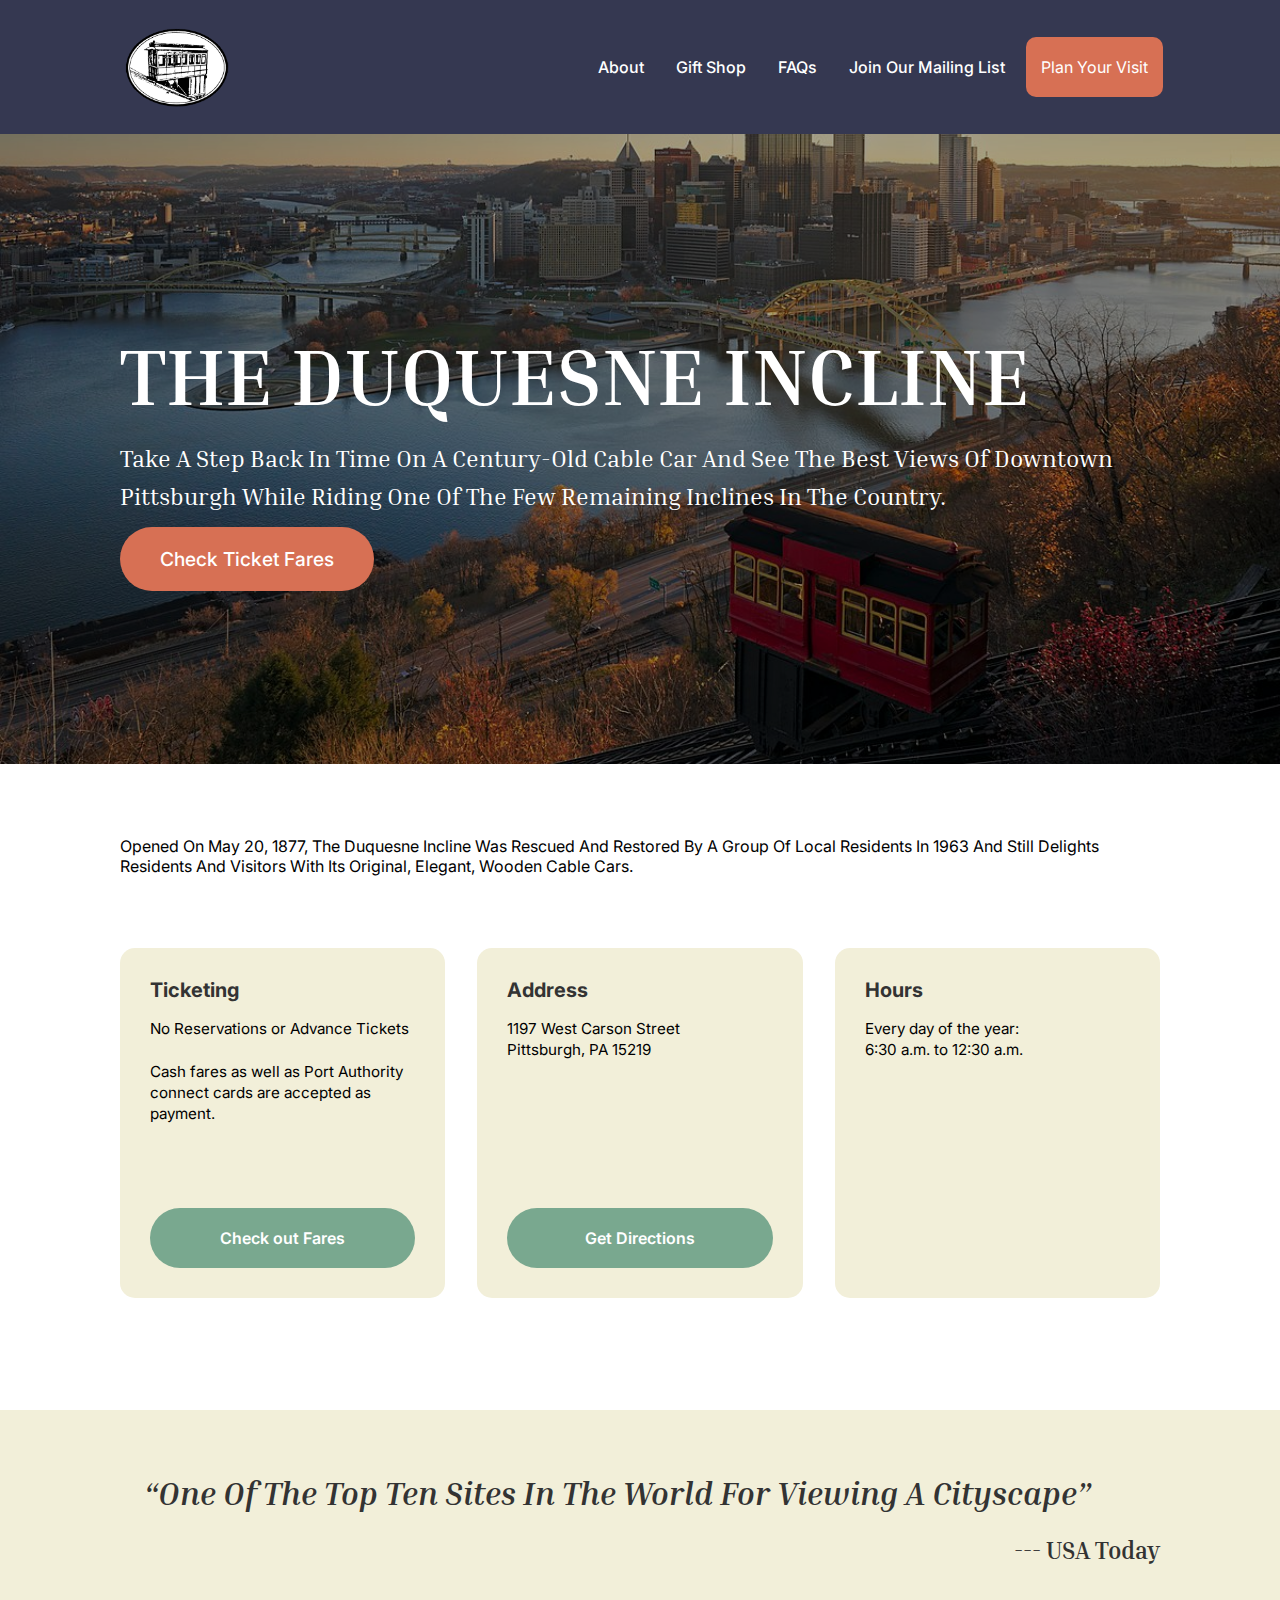
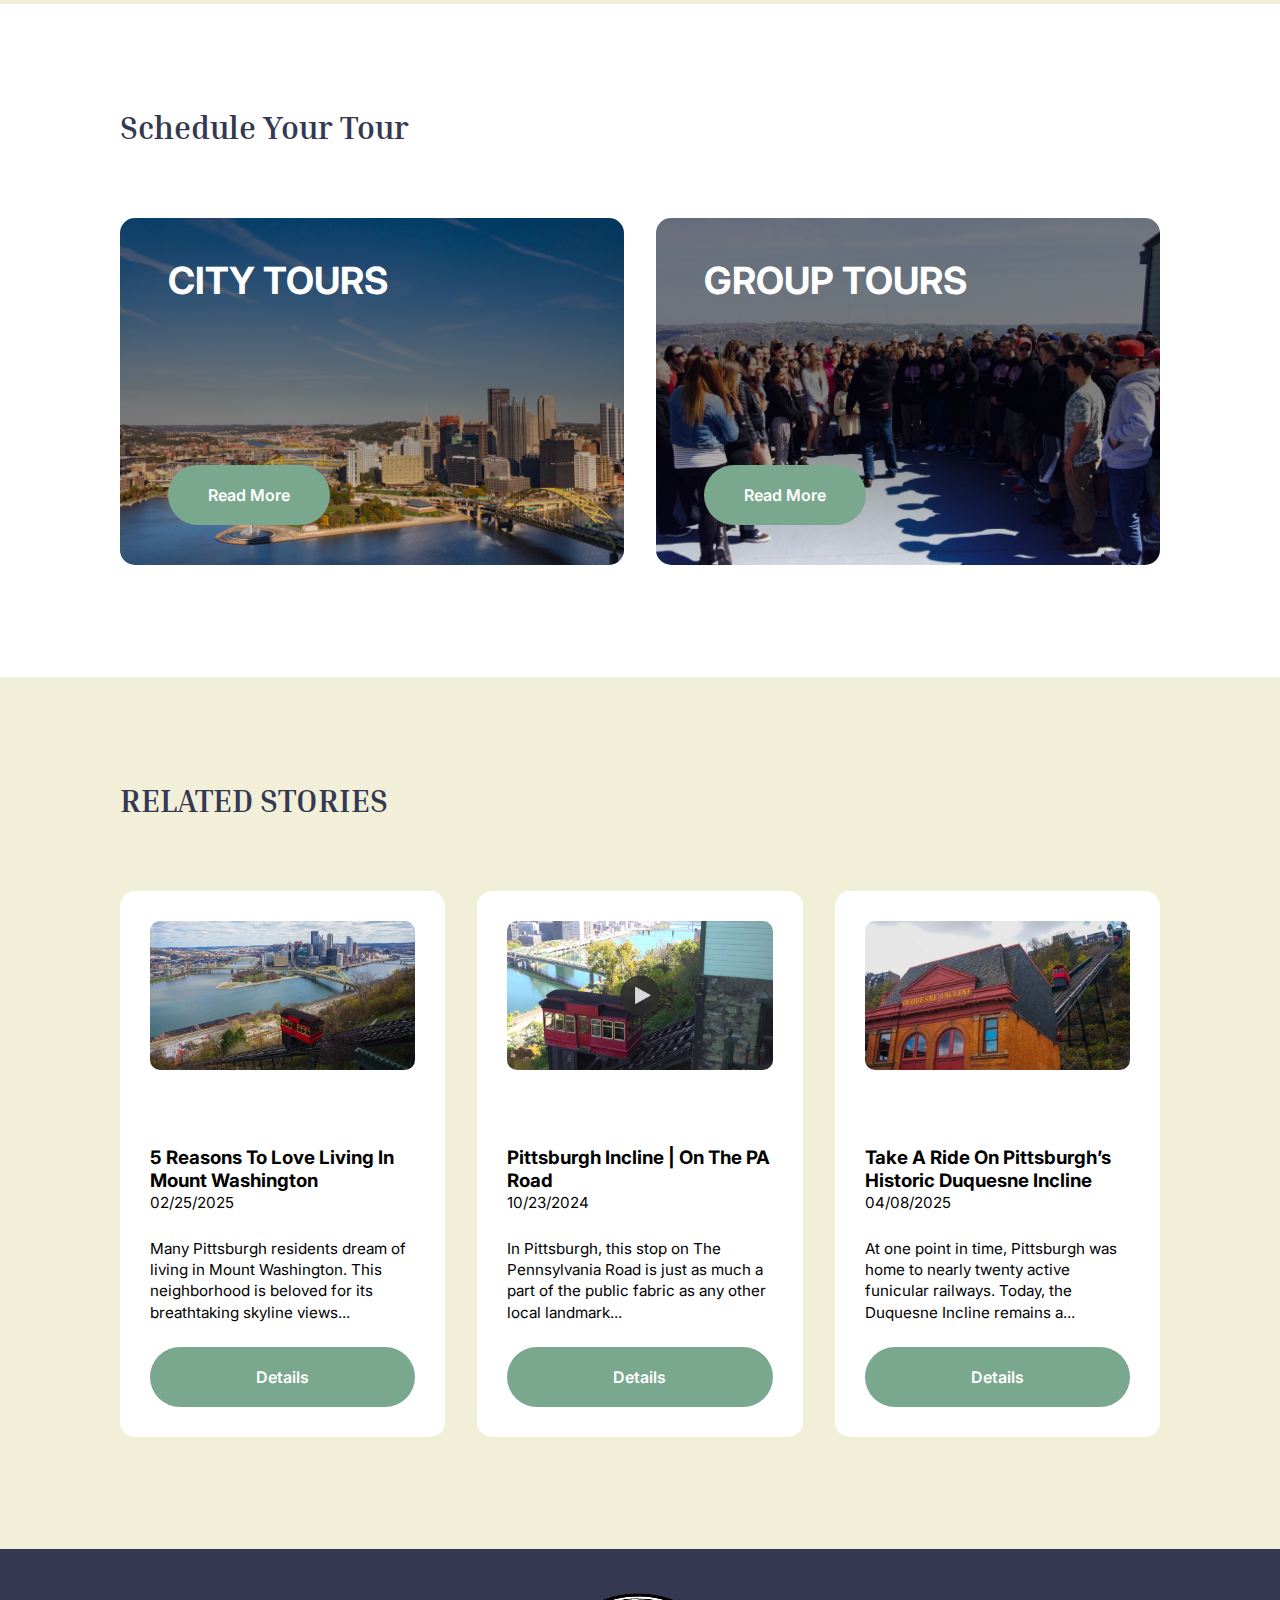
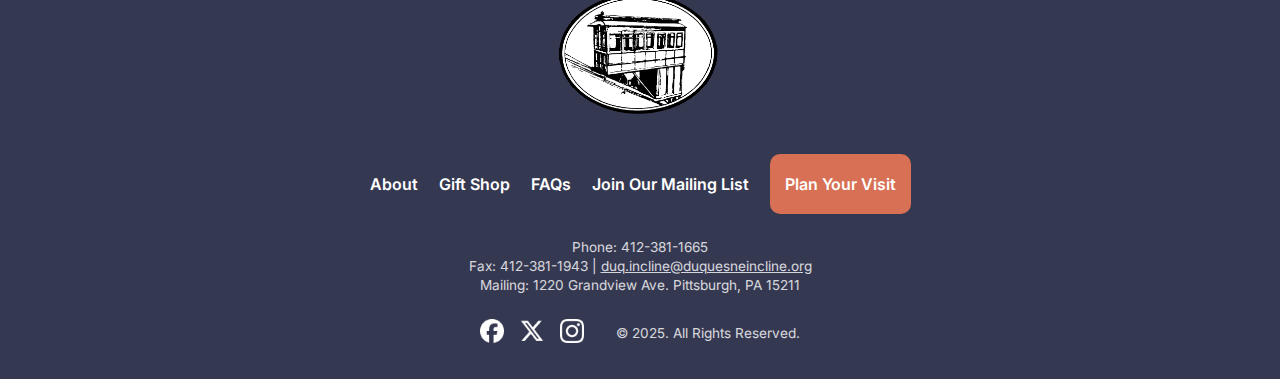
==== index.html @ 74aa6f3d "homepage" ====
<!DOCTYPE html>
<html lang="en">
<head>
    <meta charset="UTF-8">
    <meta name="viewport" content="width=device-width, initial-scale=1.0">
    <title>Dequesned Incline Memorandum</title>
    <meta name="author" content="Your name">
    <meta name="keywords" content="Carnegie Mellon University, Information Systems">
    <meta name="description" content="Your name professional website">
    <!-- link css -->
    <link rel="stylesheet" href="./static/css/style.css">
    <link rel="stylesheet" href="./static/css/home.css">
    <!-- link javascript -->
    <script src="./static/script.js" defer></script>
    <!-- google font  -->
    <link rel="preconnect" href="https://fonts.googleapis.com">
    <link rel="preconnect" href="https://fonts.gstatic.com" crossorigin>
    <link href="https://fonts.googleapis.com/css2?family=Inria+Serif:ital,wght@0,300;0,400;0,700;1,300;1,400;1,700&family=Inter:ital,opsz,wght@0,14..32,100..900;1,14..32,100..900&display=swap" rel="stylesheet">
</head>
    <body>
        <header>
            <nav class = 'navbar'>
                <a href="#">
                    <img class = 'logo' src="./static/images/logo.png" alt="Dequesned Incline logo" width = '123px' height = '88px'>
                </a>
                <div class = 'full-container dark-blue'>
                    <div class = 'all-nav-links'>
                    <ul class="nav-links">
                        <li><a href="./views/about.html">About</a></li>
                        <li><a href="#">Gift Shop</a></li>
                        <li><a href="#">FAQs</a></li>
                        <li><a href="#">Join Our Mailing List</a></li>
                    </ul>

                    <a href="./views/visit.html" class="primary-button">Plan Your Visit</a>
                    </div>
                </div>
            </nav>

            <div class="hero">
                <div class="hero-content">
                  <h1 class="hero-title inria-serif-bold">THE DUQUESNE INCLINE</h1>
                  <p class="hero-subtitle inria-serif-regular">
                    Take A Step Back In Time On A Century-Old Cable Car And See The Best Views
                    Of Downtown Pittsburgh While Riding One Of The Few Remaining Inclines
                    In The Country.
                  </p>
                  <a href="#" class="cta-btn">Check Ticket Fares</a>
                </div>
            </div>
            
            
        </header>

        <div class = "main">
            <div class = "section-background white-background">
            <p class="info-text">
Opened On May 20, 1877, The Duquesne Incline Was Rescued And Restored
By A Group Of Local Residents In 1963 And Still Delights Residents
And Visitors With Its Original, Elegant, Wooden Cable Cars.
            </p>
            
            <div class="content">
                <!-- Ticketing Card -->
                <div class="info-card yellow-background  padding-30px">
                    <div class="info-card-content">
                        <h2>Ticketing</h2>
                        <p>
                            No Reservations or Advance Tickets<br /><br />
                            Cash fares as well as Port Authority connect cards are accepted as payment.
                        </p>
                    </div>
                  <a href="#" class="card-btn stretch">Check out Fares</a>
                </div>
            
                <!-- Address Card -->
                <div class="info-card yellow-background  padding-30px">
                    <div class="info-card-content">
                        <h2>Address</h2>
                        <p>1197 West Carson Street<br />Pittsburgh, PA 15219</p>
                    </div>
                  <a href="#" class="card-btn stretch">Get Directions</a>
                </div>
            
                <!-- Hours Card -->
                <div class="info-card yellow-background padding-30px">
                    <div class="info-card-content">
                        <h2>Hours</h2>
                        <p>Every day of the year:<br />6:30 a.m. to 12:30 a.m.</p>
                    </div>
                </div>
            </div>
            </div>
            <div class = "section-background yellow-background">
                    <div class="quote-content">
                    <p class="quote-text inria-serif-bold">
                        “One Of The Top Ten Sites In The World For Viewing A Cityscape”
                    </p>
                    <p class="quote-author inria-serif-regular">--- USA Today</p>
                    </div>

            </div>
            <div class = "section-background white-background">
                <div id="tour-section">
                    <h2 class = "section-title">Schedule Your Tour</h2>
                
                    <div class="content">
                    <!-- City Tours Card -->
                    <div class="image-card city-tours">
                        
                        <h3>CITY TOURS</h3>
                        <a href="#" class="card-btn">Read More</a>
                        
                    </div>
                
                    <!-- Group Tours Card -->
                    <div class="image-card group-tours">
                        
                        <h3>GROUP TOURS</h3>
                        <a href="#" class="card-btn">Read More</a>
                        
                    </div>
                    </div>
                </div>

            </div>
            <div class = "section-background yellow-background">
                <h2 class="section-title">RELATED STORIES</h2>
                <div class="content">
                    <!-- Card 1 -->
                    <div class="info-card white-background padding-30px">
                    <img src="./static/images/articles/1.png" alt="Mount Washington" />
                    <div class="info-card-content">
                        <h3>5 Reasons To Love Living In Mount Washington</h3>
                        <p>02/25/2025</p>
                        <p>
                        Many Pittsburgh residents dream of living in Mount Washington.
                        This neighborhood is beloved for its breathtaking skyline views...
                        </p>
                        <a target="_blank" href="https://www.discovertheburgh.com/living-in-mount-washington/" class="card-btn">Details</a>
                    </div>
                    </div>

                    <!-- Card 2 -->
                    <div class="info-card white-background padding-30px">
                    <img src="./static/images/articles/2.png" alt="Pittsburgh Incline on the PA Road" />
                    <div class="info-card-content">
                        <h3>Pittsburgh Incline | On The PA Road</h3>
                        <p>10/23/2024</p>
                        <p>
                        In Pittsburgh, this stop on The Pennsylvania Road is just as much
                        a part of the public fabric as any other local landmark...
                        </p>
                        <a target="_blank" href="https://www.wnep.com/article/entertainment/places/on-the-pa-road/pittsburgh-incline-on-the-pa-road/523-357442ad-fa65-4c42-bfb9-d0fb9aa910be" class="card-btn">Details</a>
                    </div>
                    </div>

                    <!-- Card 3 -->
                    <div class="info-card white-background padding-30px">
                    <img src="./static/images/articles/3.png" alt="Historic Duquesne Incline" />
                    <div class="info-card-content">
                        <h3>Take A Ride On Pittsburgh’s Historic Duquesne Incline</h3>
                        <p>04/08/2025</p>
                        <p>
                        At one point in time, Pittsburgh was home to nearly twenty active
                        funicular railways. Today, the Duquesne Incline remains a...
                        </p>
                        <a target="_blank" href="https://www.discovertheburgh.com/duquesne-incline/" class="card-btn">Details</a>
                    </div>
                    </div>
                </div>
            </div>
            

        </div>
        
        <footer class="site-footer">
            <div class="footer-top">
              <!-- Logo -->
              <div class="footer-logo">
                <img class = 'logo' src="./static/images/logo.png" alt="Dequesned Incline logo" width = '123px' height = '88px'>
              </div>
          
              <!-- Navigation Links -->
              <ul class="footer-nav">
                <li><a href="#">About</a></li>
                <li><a href="#">Gift Shop</a></li>
                <li><a href="#">FAQs</a></li>
                <li><a href="#">Join Our Mailing List</a></li>
                <li><a href="#" class="primary-button">Plan Your Visit</a></li>
              </ul>
            </div>
          
            <div class="footer-contact">
              <p>Phone: 412-381-1665</p>
              <p>Fax: 412-381-1943 | <a href="mailto:duq.incline@duquesneincline.org">duq.incline@duquesneincline.org</a></p>
              <p>Mailing: 1220 Grandview Ave. Pittsburgh, PA 15211</p>
            </div>
          
            <!-- Social Icons & Copyright -->
            <div class="footer-bottom">
              <ul class="footer-social">
                <li><a href="#"><img src="static/images/socialmedia/facebook.png" alt="Facebook" /></a></li>
                <li><a href="#"><img src="static/images/socialmedia/x.png" alt="X" /></a></li>
                <li><a href="#"><img src="static/images/socialmedia/ins.png" alt="Instagram" /></a></li>
              </ul>
          
              <p class="copyright">
                &copy; 2025. All Rights Reserved.
              </p>
            </div>
        </footer>
        
    </body>
</html>
---- static/css/style.css ----
:root {
    --dark-blue: #353851;
    --primary-color: #D77054;
    --secondary-color: #79A88F;
    --primary-background: #FFFFFF;
    --secondary-background: #F2EFD9;
}

* {
    margin: 0;
    padding: 0;
    box-sizing: border-box;
    font-family: "Inter", sans-serif;
}

* {
    margin: 0;
    padding: 0;
    box-sizing: border-box;
}
body {
    font-family: Arial, sans-serif;
}

.white-background {
    background: var(--primary-background);
}

.yellow-background {
    background-color: var(--secondary-background);
}

.section-title {
    font-size: 2rem;
    font-family: "Inria Serif", serif;
    font-weight: 700;
    font-style: normal;
    color: var(--dark-blue);
    max-width: 1272px;
    margin: 0 auto;
    margin-bottom: 2rem;
    margin-top: 4rem;
}

.section-background{
    padding: 2.5rem 120px;;
}

.dark-blue {
    background: var(--dark-blue);
}

.navbar {
    background: var(--dark-blue);
    display: flex;
    align-items: center;
    justify-content: space-between;
    padding: 21px 117px;
}

.nav-links {
    list-style: none;
    display: flex;
    gap: 2rem;  
}

.nav-links a {
    color: #ffffff;
    text-decoration: none;
    font-weight: 500;
}
.nav-links a:hover {
  color: #f0ab7c;
}

.all-nav-links {
    display: flex;
    align-items: center;
    gap: 21px;
}

.primary-button {
    border-radius: 10px;
    background: #D77054;
    display: flex;
    padding: 20px 15px;
    justify-content: center;
    align-items: center;
    gap: 10px;
    color: var(--primary-background);
    text-decoration: none;
}

.primary-button:hover {
    background-color: #d4491f;
}

/* /////////////////// hero ///////////////////// */

.hero {
    position: relative;
    height: 70vh;
    background: url('../images/home-hero1.jpg') no-repeat center center/cover;
    display: flex;
    align-items: center;
    justify-content: left;
    padding: 0 120px;
    margin-bottom: 2rem;
}
  
.hero::before {
    content: "";
    position: absolute;
    inset: 0;
    background-color: rgba(0, 0, 0, 0.35);
}
  
  /* Hero Content */
.hero-content {
    position: relative; /* so it sits above the overlay */
    max-width: 1272px;
    text-align: left;
    color: #fff;
    margin: 0 auto;
}
  
.hero-title {
    font-size: 5rem;
    margin-bottom: 1rem;
    text-transform: uppercase;
    width: 100%;
}
  
.hero-subtitle {
    font-size: 1.5rem;
    line-height: 1.6;
    margin-bottom: 2rem;
    width: 100%;
    font-weight: 100;
}
  
.cta-btn {
    border-radius: 100px;
    background: #D77054;
    padding: 20px 40px;
    text-decoration: none;
    font-weight: 500;
    color: #fff;
    font-size: 1.2rem;
    width: 425px;
    height: 84px;
}
  
.cta-btn:hover {
    background-color: #d4491f;
}


  
/* ////////// footer ///////// */

.site-footer {
background: var(--dark-blue);
  color: #fff;
  padding: 2rem;
  text-align: center;
  font-family: Arial, sans-serif;
}

/* Top Section: Logo + Nav */
.footer-top {
  display: flex;
  flex-direction: column;
  justify-content: center;
  align-items: center;
  gap: 2rem;
  margin-bottom: 1.5rem;
}

/* Footer Logo */
.footer-logo img {
    width: 191px;
    height: 136.953px;
    aspect-ratio: 191.00/136.95;
}

/* Footer Navigation */
.footer-nav {
    list-style: none;
    display: flex;
    flex-wrap: wrap;
    padding: 0;
    margin: 0;
    align-items: center;
    gap: 21px;
    max-width: 1272px;
}

.footer-nav li a {
  text-decoration: none;
  color: #fff;
  font-weight: 600;
}

.footer-nav li a:hover {
  color: #f05a28;
}

.footer-contact {
  margin-bottom: 1.5rem;
  font-size: 0.9rem;
  line-height: 1.4;
}

.footer-contact a {
  color: #fff;
  text-decoration: underline;
}
.footer-contact a:hover {
  color: #f05a28;
}

.footer-bottom {
  display: flex;
  flex-wrap: wrap;
  justify-content: center;
  align-items: center;
  gap: 2rem;
}

.footer-social {
  list-style: none;
  display: flex;
  gap: 1rem;
  padding: 0;
  margin: 0;
}

.footer-social li a img {
  width: 24px; 
  height: auto;
}

.footer-social li a img:hover {
  opacity: 0.8;
}

footer p {
  margin: 0;
  font-size: 0.85rem;
  opacity: 0.8;
}


/* //////////////////// fonts //////////////////// */

.inria-serif-light {
  font-family: "Inria Serif", serif;
  font-weight: 300;
  font-style: normal;
}

.inria-serif-regular {
  font-family: "Inria Serif", serif;
  font-weight: 400;
  font-style: normal;
}

.inria-serif-bold {
  font-family: "Inria Serif", serif;
  font-weight: 700;
  font-style: normal;
}

.inria-serif-light-italic {
  font-family: "Inria Serif", serif;
  font-weight: 300;
  font-style: italic;
}

.inria-serif-regular-italic {
  font-family: "Inria Serif", serif;
  font-weight: 400;
  font-style: italic;
}

.inria-serif-bold-italic {
  font-family: "Inria Serif", serif;
  font-weight: 700;
  font-style: italic;
}
---- static/css/home.css ----
:root {
    --dark-blue: #353851;
    --primary-color: #D77054;
    --secondary-color: #79A88F;
    --primary-background: #FFFFFF;
    --secondary-background: #F2EFD9;
}

/* ////////////////// info first /////////////////////// */

.info-text {
  margin: 0 auto 2rem;
  max-width: 1272px;
}

.content {
  display: flex;
  flex-wrap: wrap; 
  justify-content: center;
  gap: 2rem; 
  margin-bottom: 120px;
  margin: 72px auto;
  max-width: 1272px;
}

/* Individual Card */
.info-card {
    border-radius: 15px;
    display: flex;
    gap: 60px;
    flex: 1 0 0;
    align-self: stretch;
    display: flex;
    padding: 30px;
    flex-direction: column;
    justify-content: space-between;
    align-items: flex-start;
}

.padding-30px{
    padding: 30px;
}

.padding-40px{
    padding: 40px;
}

.info-card img {
    width: 100%;
    height: 80%;
    display: block;
    object-fit: cover;
    margin-bottom: 1rem;
    border-radius: 10px;
}

.info-card-content {
    display: flex;
    flex-direction: column;
    justify-content: space-between;
}

/* Card Headings */
.info-card h2 {
  margin-bottom: 1rem;
  max-width: 1272px;
  font-size: 1.25rem;
  color: #333;
  text-align: left;
}

/* Card Text */
.info-card p {
  margin-bottom: 1.5rem;
  line-height: 1.4;
  font-size: 0.95rem;
}

/* Card Button */
.card-btn {
    display: flex;
    padding: 20px 40px;;
    justify-content: center;
    align-items: center;
    gap: 10px;
    background-color: var(--secondary-color);
    color: #fff;
    text-decoration: none;
    border-radius: 100px;
    font-weight: 600;
    font-size: 1rem;
}

.card-btn:hover {
  background-color: #748a5b;
}
  
.stretch{
    align-self: stretch;
}


/* ///////////////////// quote //////////////////////// */


  
.quote-content {
    display: flex;
    flex-direction: column;
    justify-content: space-between;
    margin: 0 auto; 
    max-width: 1272px;
    align-items: center;
  }
  
  /* Quote Text */
  .quote-text {
    font-size: 2rem;
    font-style: italic;
    color: #333;
    margin: 24px;
    align-self: stretch;
  }
  
  /* Author */
  .quote-author {
    font-size: 1.5rem;
    color: #333;
    margin: 0;
    font-weight: bold;
    align-self: stretch;
    text-align: right;
  }

/* ///////////////////// schedule tour //////////////////////// */


/* Individual Card */
.image-card {
    display: flex;
    height: 347px;
    padding: 2.5rem 3rem;
    flex-direction: column;
    justify-content: space-between;
    align-items: flex-start;
    flex: 1 0 0;
    border-radius: 15px;
    color: white;
    font-size: 2rem;
    text-transform: capitalize;
    font-weight: 100;
}

.city-tours {
    background: linear-gradient(0deg, rgba(0, 0, 0, 0.00) 0%, rgba(0, 0, 0, 0.50) 50.41%), url('../images/city-tour.jpeg') lightgray 50% / cover no-repeat;
}

.group-tours {
    background: linear-gradient(0deg, rgba(0, 0, 0, 0.00) 0%, rgba(0, 0, 0, 0.50) 50.41%), url('../images/group-tours.jpg') lightgray 50% / cover no-repeat;
}

/* Card Content Overlay */
.image-card-content {
  position: absolute;
  bottom: 0;
  left: 0;
  width: 100%;
  height: 100%;
  color: #fff;
  padding: 1rem;
  box-sizing: border-box;
}

/* Card Title */
.image-card-content h3 {
  margin: 0 0 0.5rem 0;
  font-weight: 300;
  font-size: 2rem;
  text-transform: uppercase;
}
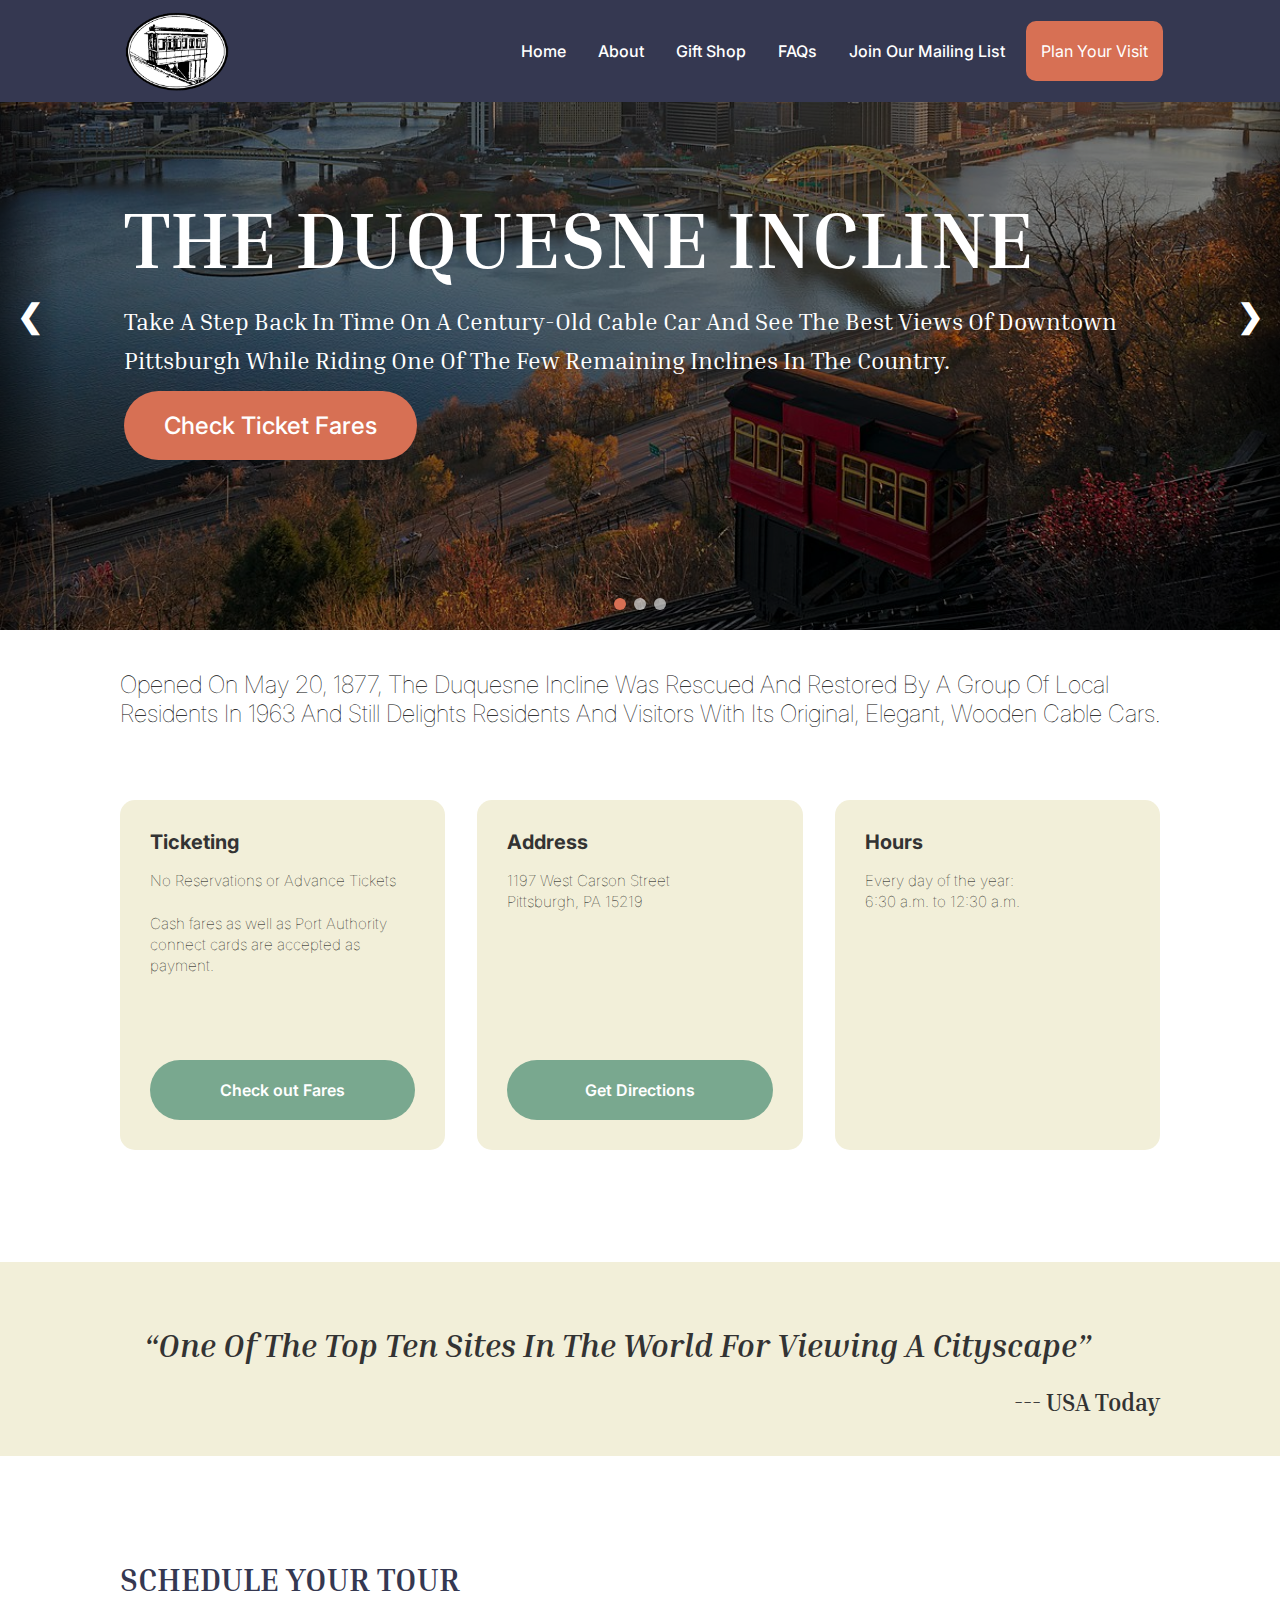
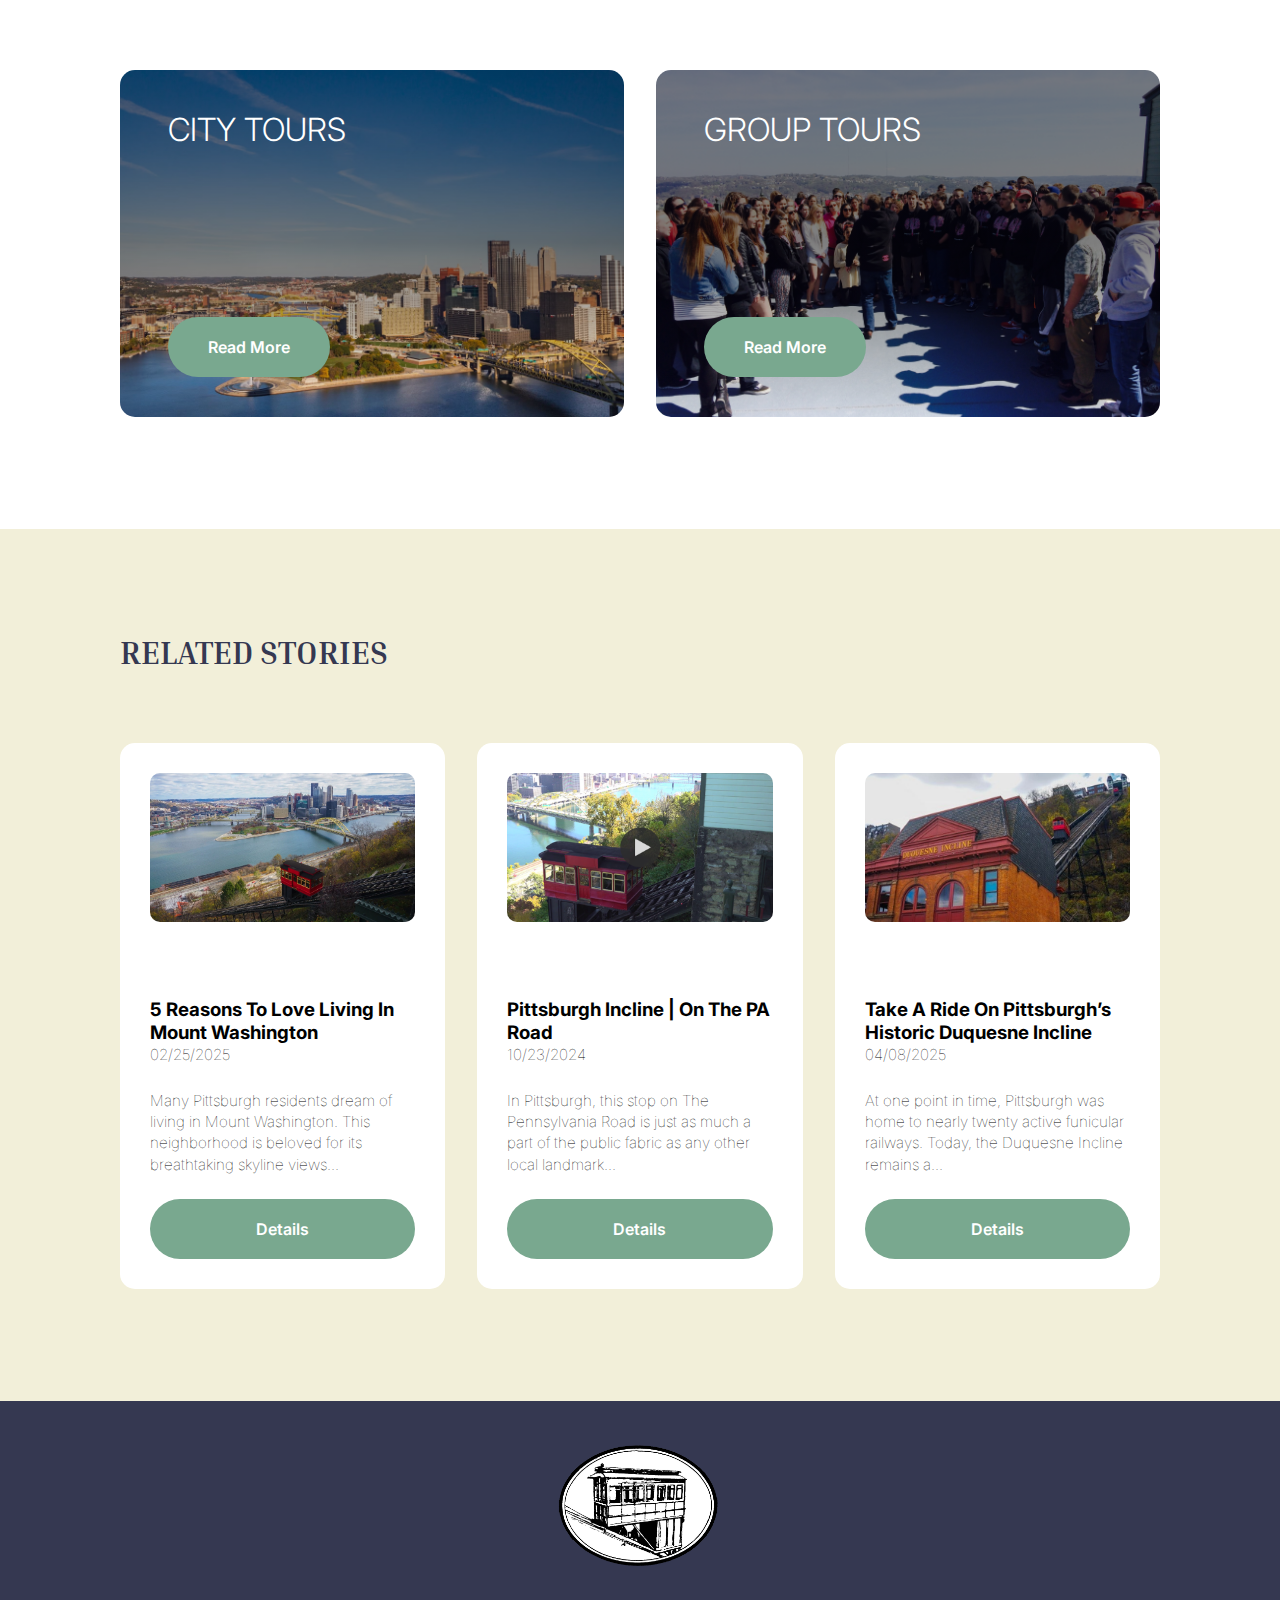
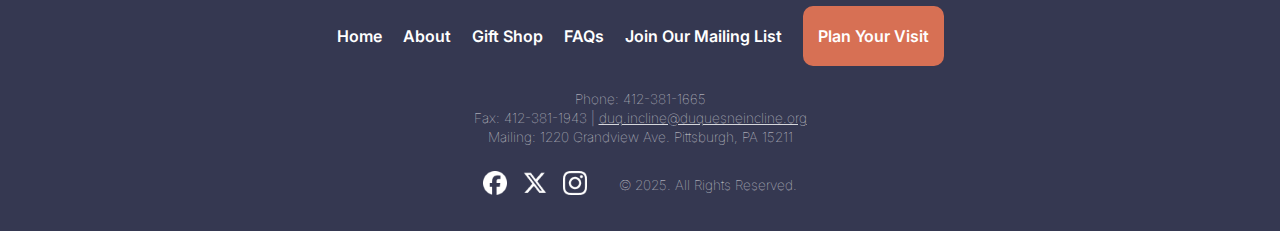
==== commit 6f65ce67: "new changes" ====
--- a/index.html
+++ b/index.html
@@ -12,47 +12,83 @@
     <link rel="stylesheet" href="./static/css/home.css">
     <!-- link javascript -->
     <script src="./static/script.js" defer></script>
+    <script src="./static/javascript/carousel.js" defer></script>
+    <!-- connect jquery -->
+    <script src="https://code.jquery.com/jquery-3.7.1.js" 
+            integrity="sha256-eKhayi8LEQwp4NKxN+CfCh+3qOVUtJn3QNZ0TciWLP4=" 
+            crossorigin="anonymous">
+    </script>
     <!-- google font  -->
     <link rel="preconnect" href="https://fonts.googleapis.com">
     <link rel="preconnect" href="https://fonts.gstatic.com" crossorigin>
     <link href="https://fonts.googleapis.com/css2?family=Inria+Serif:ital,wght@0,300;0,400;0,700;1,300;1,400;1,700&family=Inter:ital,opsz,wght@0,14..32,100..900;1,14..32,100..900&display=swap" rel="stylesheet">
 </head>
     <body>
+        <a class="skip-link" href="#main-content">Skip to main content</a>
         <header>
             <nav class = 'navbar'>
-                <a href="#">
-                    <img class = 'logo' src="./static/images/logo.png" alt="Dequesned Incline logo" width = '123px' height = '88px'>
+                <a href="./index.html">
+                    <img class = 'logo' src="./static/images/logo.png" alt="Dequesned Incline logo" width = '123' height = '88'>
                 </a>
                 <div class = 'full-container dark-blue'>
                     <div class = 'all-nav-links'>
-                    <ul class="nav-links">
-                        <li><a href="./views/about.html">About</a></li>
-                        <li><a href="#">Gift Shop</a></li>
-                        <li><a href="#">FAQs</a></li>
-                        <li><a href="#">Join Our Mailing List</a></li>
+                        <ul class="nav-links">
+                            <li><a href="./index.html">Home</a></li>
+                            <li><a href="./views/about.html">About</a></li>
+                            <li><a href="./views/giftshop.html">Gift Shop</a></li>
+                            <li><a href="./views/faqs.html">FAQs</a></li>
+                            <li><a href="./views/mailing.html">Join Our Mailing List</a></li>
+                        </ul>
+                        <div>
+                            <a href="./views/visit.html" class="primary-button" id = 'visit-nav'>Plan Your Visit</a>
+                        </div>
+                    </div>
+                </div>
+                <div id = 'visit-hidden-nav' class = 'hide'>
+                    <ul>
+                        <li><a href="./views/visit/tickets.html">Tickets</a></li>
+                        <li><a href="./views/visit/directions.html">Directions</a></li>
+                        <li><a href="./views/visit/thingstodo.html">Things To Do</a></li>
                     </ul>
-
-                    <a href="./views/visit.html" class="primary-button">Plan Your Visit</a>
-                    </div>
                 </div>
             </nav>
 
-            <div class="hero">
+            <div class="carousel-container">
+                <!-- Background sliding images -->
+                <div class="carousel-inner">
+                  <div class="carousel-slide" id="home-hero1"></div>
+                  <div class="carousel-slide" id="home-hero2"></div>
+                  <div class="carousel-slide" id="home-hero3"></div>
+                </div>
+            
+                <!-- Dot indicators -->
+                <div class="carousel-indicators">
+                  <div class="dot active"></div>
+                  <div class="dot"></div>
+                  <div class="dot"></div>
+                </div>
+            
+                <!-- Left and Right Arrows -->
+                <div class="carousel-arrow carousel-arrow-left">&#10094;</div>
+                <div class="carousel-arrow carousel-arrow-right">&#10095;</div>
+            
+                <!-- Static content overlay -->
                 <div class="hero-content">
                   <h1 class="hero-title inria-serif-bold">THE DUQUESNE INCLINE</h1>
                   <p class="hero-subtitle inria-serif-regular">
                     Take A Step Back In Time On A Century-Old Cable Car And See The Best Views
-                    Of Downtown Pittsburgh While Riding One Of The Few Remaining Inclines
-                    In The Country.
+                    Of Downtown Pittsburgh While Riding One Of The Few Remaining Inclines In The Country.
                   </p>
-                  <a href="#" class="cta-btn">Check Ticket Fares</a>
-                </div>
-            </div>
+                  <div>
+                    <a href="./views/visit/tickets.html" class="cta-btn">Check Ticket Fares</a>
+                  </div>
+                </div>
+              </div>
             
             
         </header>
 
-        <div class = "main">
+        <div class = "main" id = 'main-content'>
             <div class = "section-background white-background">
             <p class="info-text">
 Opened On May 20, 1877, The Duquesne Incline Was Rescued And Restored
@@ -64,29 +100,29 @@
                 <!-- Ticketing Card -->
                 <div class="info-card yellow-background  padding-30px">
                     <div class="info-card-content">
-                        <h2>Ticketing</h2>
-                        <p>
-                            No Reservations or Advance Tickets<br /><br />
+                        <h2 tabindex = '0'>Ticketing</h2>
+                        <p>
+                            No Reservations or Advance Tickets<br><br>
                             Cash fares as well as Port Authority connect cards are accepted as payment.
                         </p>
                     </div>
-                  <a href="#" class="card-btn stretch">Check out Fares</a>
+                  <a href="./views/visit/tickets.html" class="card-btn stretch">Check out Fares</a>
                 </div>
             
                 <!-- Address Card -->
                 <div class="info-card yellow-background  padding-30px">
                     <div class="info-card-content">
-                        <h2>Address</h2>
-                        <p>1197 West Carson Street<br />Pittsburgh, PA 15219</p>
-                    </div>
-                  <a href="#" class="card-btn stretch">Get Directions</a>
+                        <h2 tabindex = '0'>Address</h2>
+                        <p>1197 West Carson Street<br>Pittsburgh, PA 15219</p>
+                    </div>
+                  <a href="./views/visit/directions.html" class="card-btn stretch">Get Directions</a>
                 </div>
             
                 <!-- Hours Card -->
                 <div class="info-card yellow-background padding-30px">
                     <div class="info-card-content">
-                        <h2>Hours</h2>
-                        <p>Every day of the year:<br />6:30 a.m. to 12:30 a.m.</p>
+                        <h2 tabindex = '0'>Hours</h2>
+                        <p>Every day of the year:<br>6:30 a.m. to 12:30 a.m.</p>
                     </div>
                 </div>
             </div>
@@ -102,14 +138,14 @@
             </div>
             <div class = "section-background white-background">
                 <div id="tour-section">
-                    <h2 class = "section-title">Schedule Your Tour</h2>
+                    <h2 class = "section-title" tabindex = '0'>Schedule Your Tour</h2>
                 
                     <div class="content">
                     <!-- City Tours Card -->
                     <div class="image-card city-tours">
                         
                         <h3>CITY TOURS</h3>
-                        <a href="#" class="card-btn">Read More</a>
+                        <a href="./views/visit/thingstodo.html" class="card-btn">Read More</a>
                         
                     </div>
                 
@@ -117,7 +153,7 @@
                     <div class="image-card group-tours">
                         
                         <h3>GROUP TOURS</h3>
-                        <a href="#" class="card-btn">Read More</a>
+                        <a href="./views/visit/thingstodo.html" class="card-btn">Read More</a>
                         
                     </div>
                     </div>
@@ -125,11 +161,11 @@
 
             </div>
             <div class = "section-background yellow-background">
-                <h2 class="section-title">RELATED STORIES</h2>
+                <h2 class="section-title" tabindex = '0'>RELATED STORIES</h2>
                 <div class="content">
                     <!-- Card 1 -->
                     <div class="info-card white-background padding-30px">
-                    <img src="./static/images/articles/1.png" alt="Mount Washington" />
+                    <img src="./static/images/articles/1.png" alt="Mount Washington">
                     <div class="info-card-content">
                         <h3>5 Reasons To Love Living In Mount Washington</h3>
                         <p>02/25/2025</p>
@@ -143,7 +179,7 @@
 
                     <!-- Card 2 -->
                     <div class="info-card white-background padding-30px">
-                    <img src="./static/images/articles/2.png" alt="Pittsburgh Incline on the PA Road" />
+                    <img src="./static/images/articles/2.png" alt="Pittsburgh Incline on the PA Road">
                     <div class="info-card-content">
                         <h3>Pittsburgh Incline | On The PA Road</h3>
                         <p>10/23/2024</p>
@@ -157,7 +193,7 @@
 
                     <!-- Card 3 -->
                     <div class="info-card white-background padding-30px">
-                    <img src="./static/images/articles/3.png" alt="Historic Duquesne Incline" />
+                    <img src="./static/images/articles/3.png" alt="Historic Duquesne Incline">
                     <div class="info-card-content">
                         <h3>Take A Ride On Pittsburgh’s Historic Duquesne Incline</h3>
                         <p>04/08/2025</p>
@@ -178,16 +214,17 @@
             <div class="footer-top">
               <!-- Logo -->
               <div class="footer-logo">
-                <img class = 'logo' src="./static/images/logo.png" alt="Dequesned Incline logo" width = '123px' height = '88px'>
+                <img class = 'logo' src="./static/images/logo.png" alt="Dequesned Incline logo" width = '123' height = '88'>
               </div>
           
               <!-- Navigation Links -->
               <ul class="footer-nav">
-                <li><a href="#">About</a></li>
-                <li><a href="#">Gift Shop</a></li>
-                <li><a href="#">FAQs</a></li>
-                <li><a href="#">Join Our Mailing List</a></li>
-                <li><a href="#" class="primary-button">Plan Your Visit</a></li>
+                <li><a href="./index.html">Home</a></li>
+                <li><a href="./views/about.html">About</a></li>
+                <li><a href="./views/giftshop.html">Gift Shop</a></li>
+                <li><a href="./views/faqs.html">FAQs</a></li>
+                <li><a href="./views/mailing.html">Join Our Mailing List</a></li>
+                <li><a href="./views/visit.html" class="primary-button">Plan Your Visit</a></li>
               </ul>
             </div>
           
@@ -200,9 +237,9 @@
             <!-- Social Icons & Copyright -->
             <div class="footer-bottom">
               <ul class="footer-social">
-                <li><a href="#"><img src="static/images/socialmedia/facebook.png" alt="Facebook" /></a></li>
-                <li><a href="#"><img src="static/images/socialmedia/x.png" alt="X" /></a></li>
-                <li><a href="#"><img src="static/images/socialmedia/ins.png" alt="Instagram" /></a></li>
+                <li><a href="https://www.facebook.com/TheDuquesneIncline/photos/"><img src="static/images/socialmedia/facebook.png" alt="Facebook"></a></li>
+                <li><a href="https://x.com/duquesneincline"><img src="static/images/socialmedia/x.png" alt="X"></a></li>
+                <li><a href="https://www.instagram.com/explore/locations/289145085/duquesne-incline-pittsburgh/?hl=en"><img src="static/images/socialmedia/ins.png" alt="Instagram"></a></li>
               </ul>
           
               <p class="copyright">
--- a/static/css/style.css
+++ b/static/css/style.css
@@ -6,6 +6,35 @@
     --secondary-background: #F2EFD9;
 }
 
+.skip-link {
+  position: absolute;
+  top: -40px;
+  left: 0;
+  background: var(--primary-color);
+  color: #fff;
+  padding: 8px;
+  text-decoration: none;
+  z-index: 100;
+}
+
+.skip-link:focus {
+  top: 0;
+}
+
+
+:focus {
+    outline: 2px solid red;     
+    outline-offset: 2px;
+}
+button:focus-visible,
+a:focus-visible,
+input:focus-visible,
+select:focus-visible,
+textarea:focus-visible {
+  outline: 2px solid red;
+  outline-offset: 2px;
+}
+
 * {
     margin: 0;
     padding: 0;
@@ -13,11 +42,15 @@
     font-family: "Inter", sans-serif;
 }
 
-* {
-    margin: 0;
-    padding: 0;
-    box-sizing: border-box;
-}
+p {
+  font-size: 24px;
+  font-weight: 100;
+}
+
+.hide {
+    display: none;
+}
+
 body {
     font-family: Arial, sans-serif;
 }
@@ -40,22 +73,96 @@
     margin: 0 auto;
     margin-bottom: 2rem;
     margin-top: 4rem;
+    text-transform: uppercase;
+}
+
+.section-sub-title {
+  font-size: 1.5rem;
+  font-family: "Inria Serif", serif;
+  font-weight: 400;
+  font-style: normal;
+  color: var(--dark-blue);
+  max-width: 1272px;
+  margin: 0 auto;
+  margin-bottom: 0rem;
+  margin-top: 0rem;
 }
 
 .section-background{
     padding: 2.5rem 120px;;
 }
 
+.content {
+  display: flex;
+  flex-wrap: wrap; 
+  justify-content: center;
+  gap: 2rem; 
+  margin-bottom: 120px;
+  margin: 72px auto;
+  max-width: 1272px;
+}
+
+.content-left {
+  justify-content: flex-start;
+}
+
 .dark-blue {
     background: var(--dark-blue);
 }
 
+#visit-hidden-nav{
+  position: fixed;
+  top: 80px;
+  right: 117px;
+  padding: 2rem;
+  background: var(--primary-color);
+  color: white;
+  border-radius: 10px;
+  z-index: 1000;
+}
+
+#visit-hidden-nav ul{
+  list-style: none;
+  /* remove underline */
+  padding: 0;
+  width: 100%;
+  display: flex;
+  flex-direction: column;
+  gap: 10px;
+  justify-content: center;
+  /* remove text underline */
+}
+
+#visit-hidden-nav li{
+  padding: 20px 0px;
+  width: 100%;
+}
+
+
+#visit-hidden-nav a{
+  text-decoration: none;
+  color: white;
+  padding: 20px;
+  width: 100%;
+}
+
+#visit-hidden-nav a:hover {
+  background: #d4491f;
+  border-radius: 10px;
+}
+
+
 .navbar {
     background: var(--dark-blue);
     display: flex;
     align-items: center;
     justify-content: space-between;
-    padding: 21px 117px;
+    padding: 5px 117px;
+    position: fixed;
+    top: 0;
+    z-index: 1000;
+    left: 0;
+    width: 100%;
 }
 
 .nav-links {
@@ -95,17 +202,142 @@
     background-color: #d4491f;
 }
 
+.primary-button.highlight, #visit-hidden-nav a.highlight{
+  border-radius: 10px;
+  padding: 20px 15px;
+  border-style: solid;
+  border-color: white;
+  font-weight: 500;
+  z-index: 1000;
+}
+
+.highlight {
+  font-weight: 700;
+  padding: 10px 0px;
+  border-bottom-style: solid;
+  border-bottom-color: var(--primary-color);
+}
+
+.flex {
+    display: flex;
+    justify-content: flex-start;
+    flex-wrap: nowrap;
+}
+
+.flex-2 div{
+    flex: 1 1 45%;
+}
+
+.flex-3 {
+  display: flex;
+  flex-wrap: wrap;
+  justify-content: space-between;
+  gap: 2rem;
+}
+
+.flex-3 > div {
+  flex: 1 1 calc(33.333% - 2rem);
+  max-width: calc(33.333% - 2rem);
+}
+
+.text-content {
+    max-width: 1272px;
+    margin: 0 auto;
+    margin-bottom: 2rem;
+}
+
+/* /////////////////// collapse /////////////////// */
+.collapse-item {
+  border-bottom: 1px solid #000;
+  padding: 1rem 0;
+  width: 100%;
+}
+
+.collapse-question {
+    display: flex;
+    justify-content: space-between;
+  background: none;
+  border: none;
+  width: 100%;
+  text-align: left;
+  align-items: center;
+  cursor: pointer;
+  font-weight: 600;
+  font-size: 24px;
+}
+
+.collapse-icon {
+  font-weight: 900;
+  margin-left: 1rem; /* optional spacing */
+}
+
+.collapse-answer {
+  margin-top: 1rem;
+  font-size: 24px;
+  line-height: 1.4;
+  font-weight: 200;
+}
+
+
+.collapse-question:hover {
+  color: #d4491f;
+}
+
 /* /////////////////// hero ///////////////////// */
 
 .hero {
     position: relative;
     height: 70vh;
-    background: url('../images/home-hero1.jpg') no-repeat center center/cover;
+    
     display: flex;
     align-items: center;
     justify-content: left;
     padding: 0 120px;
     margin-bottom: 2rem;
+}
+
+#home-hero1 {
+  background: url('../images/home-hero1.jpg') no-repeat center center/cover;
+}
+
+#home-hero2 {
+  background: url('../images/home-hero2.jpeg') no-repeat center center/cover;
+}
+
+#home-hero3 {
+  background: url('../images/home-hero3.jpeg') no-repeat center center/cover;
+}
+
+#about-hero {
+  background: url('../images/about-hero.jpg') no-repeat center center/cover;
+}
+
+#giftshop-hero {
+  background: url('../images/giftshop-hero.jpg') no-repeat center center/cover;
+}
+
+#faq-hero {
+  background: url('../images/faq-hero.jpg') no-repeat center center/cover;
+}
+
+#mailing-hero {
+  background: url('../images/mailing-hero.jpg') no-repeat center center/cover;
+}
+
+#visit-hero {
+  background: url('../images/visit-hero.jpg') no-repeat center center/cover;
+}
+
+#tickets-hero {
+  background: url('../images/tickets-hero.jpg') no-repeat center center/cover;
+}
+
+#thingstodo-hero {
+  background: url('../images/thingstodo-hero.jpg') no-repeat center center/cover;
+}
+
+#directions-hero {
+  background: url('../images/directions-hero.jpg') no-repeat center center/cover;
 }
   
 .hero::before {
@@ -114,8 +346,7 @@
     inset: 0;
     background-color: rgba(0, 0, 0, 0.35);
 }
-  
-  /* Hero Content */
+
 .hero-content {
     position: relative; /* so it sits above the overlay */
     max-width: 1272px;
@@ -146,9 +377,9 @@
     text-decoration: none;
     font-weight: 500;
     color: #fff;
-    font-size: 1.2rem;
-    width: 425px;
-    height: 84px;
+    font-size: 24px;
+    width: auto;
+    height: auto;
 }
   
 .cta-btn:hover {
@@ -251,6 +482,86 @@
   opacity: 0.8;
 }
 
+/* //////////////////// image-cards //////////////////// */
+
+.image-card {
+  display: flex;
+  height: 347px;
+  padding: 2.5rem 3rem;
+  flex-direction: column;
+  justify-content: space-between;
+  align-items: flex-start;
+  flex: 1 0 0;
+  border-radius: 15px;
+  color: white;
+  font-size: 2rem;
+  text-transform: capitalize;
+  font-weight: 100;
+}
+
+.city-tours {
+  background: linear-gradient(0deg, rgba(0, 0, 0, 0.00) 0%, rgba(0, 0, 0, 0.50) 50.41%), url('../images/city-tour.jpeg') lightgray 50% / cover no-repeat;
+}
+
+.group-tours {
+  background: linear-gradient(0deg, rgba(0, 0, 0, 0.00) 0%, rgba(0, 0, 0, 0.50) 50.41%), url('../images/group-tours.jpg') lightgray 50% / cover no-repeat;
+}
+
+.bus-companies {
+  background: linear-gradient(0deg, rgba(0, 0, 0, 0.00) 0%, rgba(0, 0, 0, 0.50) 50.41%), url('../images/thingstodo/bus.png') lightgray 50% / cover no-repeat;
+}
+
+.patch-program {
+  background: linear-gradient(0deg, rgba(0, 0, 0, 0.00) 0%, rgba(0, 0, 0, 0.50) 50.41%), url('../images/thingstodo/patch.png') lightgray 50% / cover no-repeat;
+}
+
+.youth {
+  background: linear-gradient(0deg, rgba(0, 0, 0, 0.00) 0%, rgba(0, 0, 0, 0.50) 50.41%), url('../images/thingstodo/youth.png') lightgray 50% / cover no-repeat;
+}
+
+/* Card Content Overlay */
+.image-card-content {
+  position: absolute;
+  bottom: 0;
+  left: 0;
+  width: 100%;
+  height: 100%;
+  color: #fff;
+  padding: 1rem;
+  box-sizing: border-box;
+}
+
+/* Card Title */
+.image-card  h3 {
+  margin: 0 0 0.5rem 0;
+  font-weight: 300;
+  font-size: 2rem;
+  text-transform: uppercase;
+}
+
+/* Card Button */
+.card-btn {
+  display: flex;
+  padding: 20px 40px;;
+  justify-content: center;
+  align-items: center;
+  gap: 10px;
+  background-color: var(--secondary-color);
+  color: #fff;
+  text-decoration: none;
+  border-radius: 100px;
+  font-weight: 600;
+  font-size: 1rem;
+}
+
+.card-btn:hover {
+background-color: #748a5b;
+}
+
+.stretch{
+  align-self: stretch;
+}
+
 
 /* //////////////////// fonts //////////////////// */
 
--- a/static/css/home.css
+++ b/static/css/home.css
@@ -13,15 +13,7 @@
   max-width: 1272px;
 }
 
-.content {
-  display: flex;
-  flex-wrap: wrap; 
-  justify-content: center;
-  gap: 2rem; 
-  margin-bottom: 120px;
-  margin: 72px auto;
-  max-width: 1272px;
-}
+
 
 /* Individual Card */
 .info-card {
@@ -74,29 +66,6 @@
   margin-bottom: 1.5rem;
   line-height: 1.4;
   font-size: 0.95rem;
-}
-
-/* Card Button */
-.card-btn {
-    display: flex;
-    padding: 20px 40px;;
-    justify-content: center;
-    align-items: center;
-    gap: 10px;
-    background-color: var(--secondary-color);
-    color: #fff;
-    text-decoration: none;
-    border-radius: 100px;
-    font-weight: 600;
-    font-size: 1rem;
-}
-
-.card-btn:hover {
-  background-color: #748a5b;
-}
-  
-.stretch{
-    align-self: stretch;
 }
 
 
@@ -132,49 +101,106 @@
     text-align: right;
   }
 
-/* ///////////////////// schedule tour //////////////////////// */
-
-
-/* Individual Card */
-.image-card {
-    display: flex;
-    height: 347px;
-    padding: 2.5rem 3rem;
-    flex-direction: column;
-    justify-content: space-between;
-    align-items: flex-start;
-    flex: 1 0 0;
-    border-radius: 15px;
-    color: white;
-    font-size: 2rem;
-    text-transform: capitalize;
-    font-weight: 100;
-}
-
-.city-tours {
-    background: linear-gradient(0deg, rgba(0, 0, 0, 0.00) 0%, rgba(0, 0, 0, 0.50) 50.41%), url('../images/city-tour.jpeg') lightgray 50% / cover no-repeat;
-}
-
-.group-tours {
-    background: linear-gradient(0deg, rgba(0, 0, 0, 0.00) 0%, rgba(0, 0, 0, 0.50) 50.41%), url('../images/group-tours.jpg') lightgray 50% / cover no-repeat;
-}
-
-/* Card Content Overlay */
-.image-card-content {
-  position: absolute;
+/* ///////// */
+
+/* Carousel Container */.carousel-container {
+  position: relative;
+  width: 100%;
+  height: 70vh;         /* adjust height as needed */
+  overflow: hidden;
+}
+
+/* The sliding container */
+.carousel-inner {
+  display: flex;
+  width: 100%;          /* 3 slides = 300% */
+  height: 100%;
+  transition: transform 1s ease;
+}
+
+/* Each slide */
+.carousel-slide {
+  flex: 1 0 100%;
+  background-size: cover;
+  background-position: center;
+  position: relative;
+}
+
+/* Dark overlay on each slide */
+.carousel-slide::after {
+  content: "";
+  position: absolute;
+  inset: 0;
+  background-color: rgba(0, 0, 0, 0.35);
+}
+
+/* Static content overlay */
+.hero-content {
+  position: absolute;
+  top: 0;
+  left: 0;
+  right: 0;
   bottom: 0;
+  z-index: 2;
+  margin: auto;
+  max-width: 1272px;
+  padding: 0 120px;
+  color: #fff;
+  display: flex;
+  flex-direction: column;
+  justify-content: center;
+}
+
+/* Dot indicators */
+.carousel-indicators {
+  position: absolute;
+  bottom: 20px;
+  left: 50%;
+  transform: translateX(-50%);
+  display: flex;
+  gap: 0.5rem;
+  z-index: 3;
+}
+
+.dot {
+  width: 12px;
+  height: 12px;
+  background-color: #fff;
+  border-radius: 50%;
+  opacity: 0.6;
+  cursor: pointer;
+  transition: opacity 0.3s, background-color 0.3s;
+}
+
+.dot.active {
+  background-color: #D77054;
+  opacity: 1;
+}
+
+.carousel-arrow {
+  position: absolute;
+  top: 0;
+  bottom: 0;              /* Stretches the arrow container from top to bottom */
+  width: 60px;            /* How wide you want the arrow area */
+  display: flex;
+  align-items: center;    /* Vertically center the arrow symbol */
+  justify-content: center;/* Horizontally center the arrow symbol */
+  font-size: 2rem;        /* Arrow size */
+  font-weight: bold;
+  color: #fff;            /* Arrow color */
+  cursor: pointer;
+  user-select: none;      /* Prevents text selection on double-click */
+  z-index: 4;             /* Ensure arrows appear above slides */
+}
+
+/* Left Arrow: gradient goes from gray on the right to lighter gray on the left */
+.carousel-arrow-left {
   left: 0;
-  width: 100%;
-  height: 100%;
-  color: #fff;
-  padding: 1rem;
-  box-sizing: border-box;
-}
-
-/* Card Title */
-.image-card-content h3 {
-  margin: 0 0 0.5rem 0;
-  font-weight: 300;
-  font-size: 2rem;
-  text-transform: uppercase;
+  background: linear-gradient(90deg, rgba(0, 0, 0, 0.50) 0%, rgba(255, 255, 255, 0.00) 100%);
+}
+
+/* Right Arrow: gradient goes from gray on the left to lighter gray on the right */
+.carousel-arrow-right {
+  right: 0;
+  background: linear-gradient(270deg, rgba(0, 0, 0, 0.50) 0%, rgba(255, 255, 255, 0.00) 100%);
 }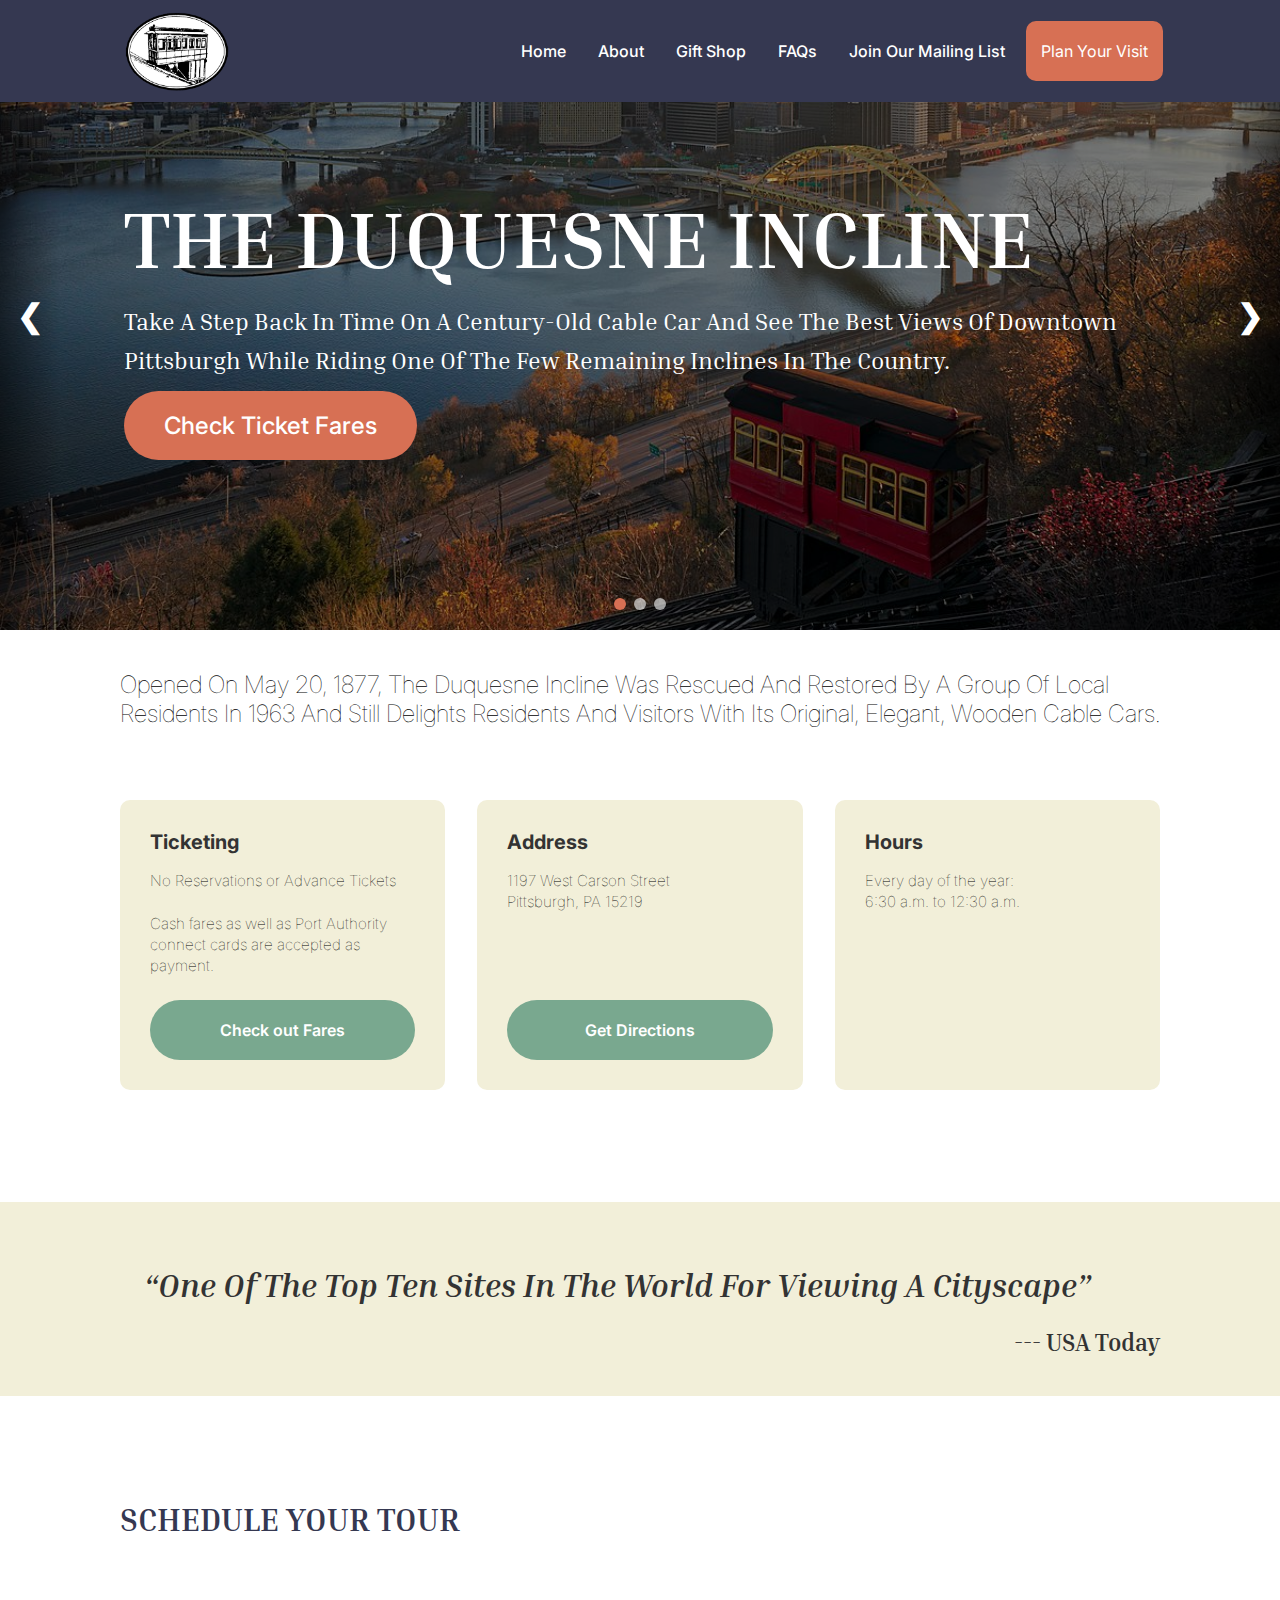
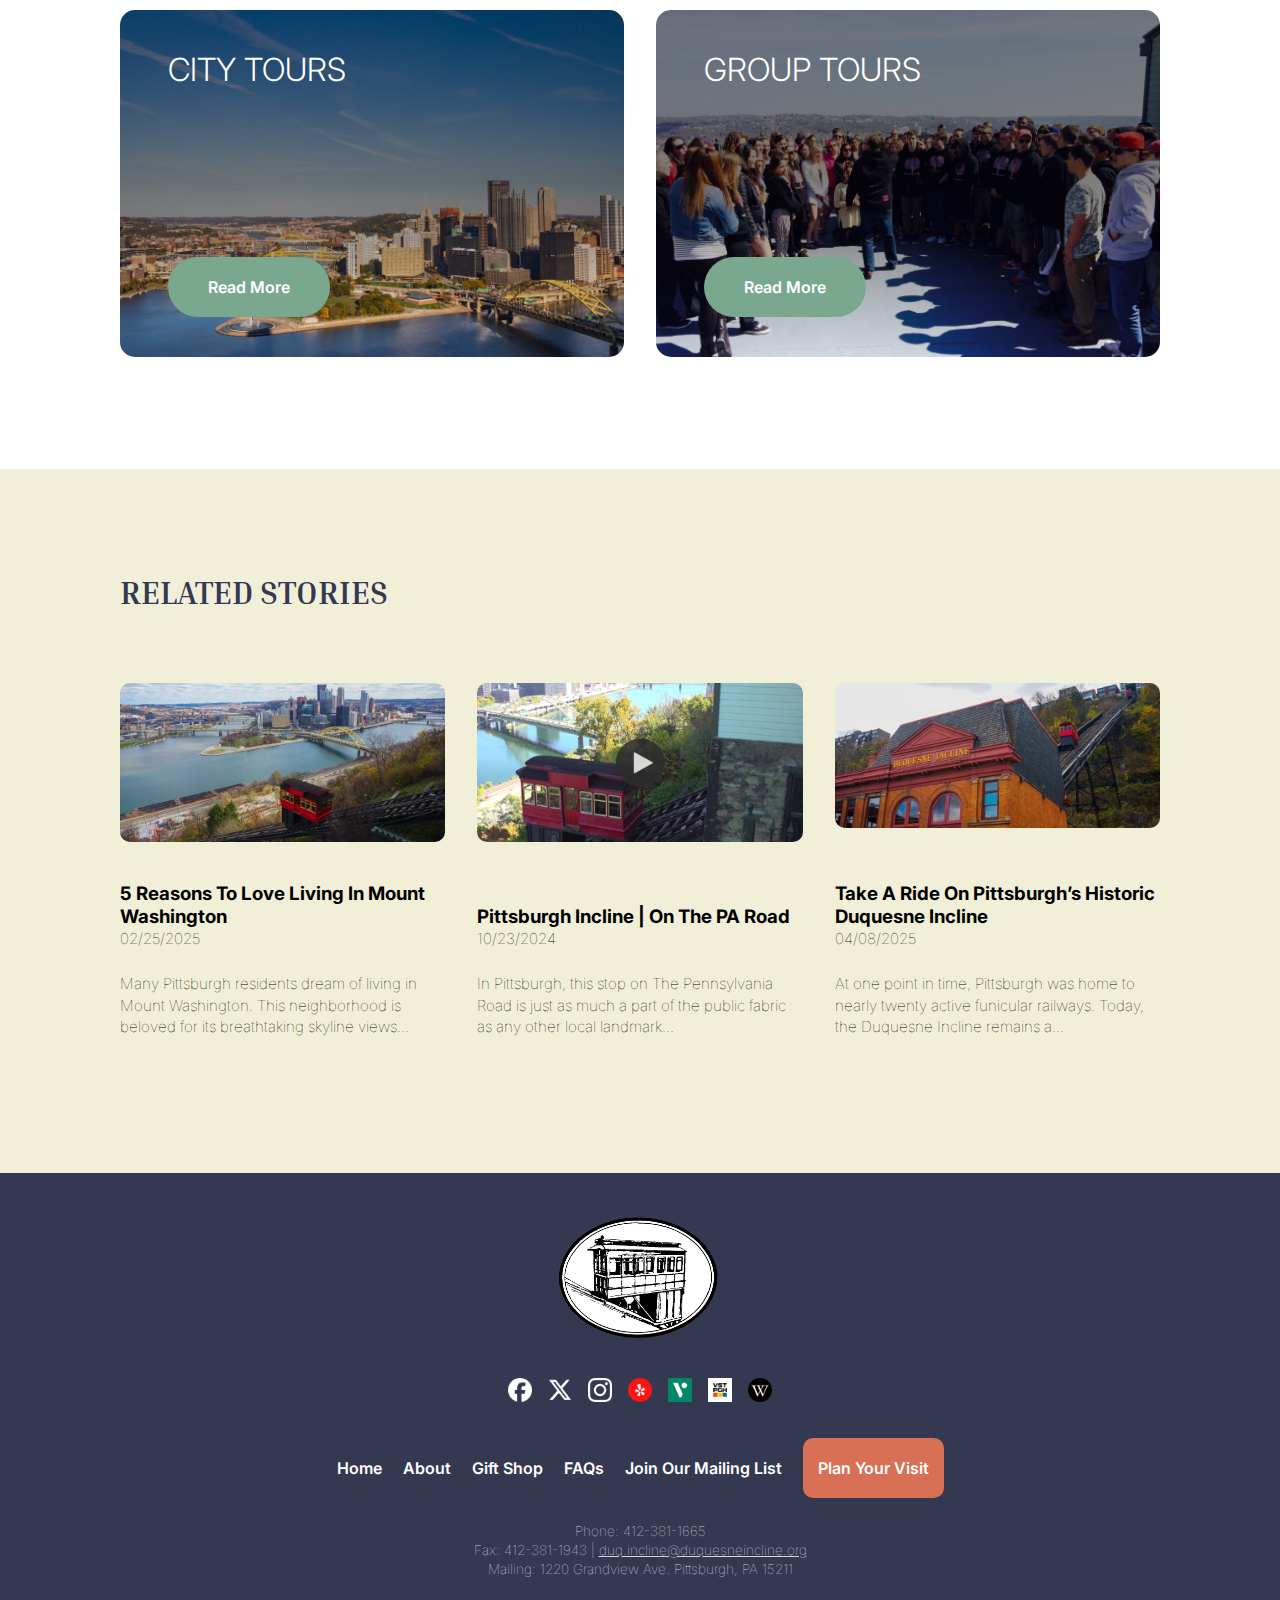
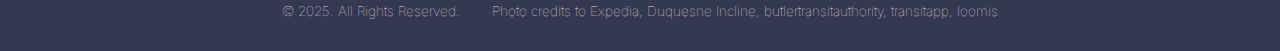
==== commit 4dc2c5f1: "commit" ====
--- a/index.html
+++ b/index.html
@@ -24,12 +24,17 @@
     <link href="https://fonts.googleapis.com/css2?family=Inria+Serif:ital,wght@0,300;0,400;0,700;1,300;1,400;1,700&family=Inter:ital,opsz,wght@0,14..32,100..900;1,14..32,100..900&display=swap" rel="stylesheet">
 </head>
     <body>
+        <!-- skip to main content -->
         <a class="skip-link" href="#main-content">Skip to main content</a>
         <header>
+            <!-- nav bar -->
             <nav class = 'navbar'>
+                <!-- logo -->
                 <a href="./index.html">
+                  <!-- logo from started resources -->
                     <img class = 'logo' src="./static/images/logo.png" alt="Dequesned Incline logo" width = '123' height = '88'>
                 </a>
+                <!-- rest of the links -->
                 <div class = 'full-container dark-blue'>
                     <div class = 'all-nav-links'>
                         <ul class="nav-links">
@@ -44,6 +49,7 @@
                         </div>
                     </div>
                 </div>
+                <!-- nav bar hidden and reveal after hover -->
                 <div id = 'visit-hidden-nav' class = 'hide'>
                     <ul>
                         <li><a href="./views/visit/tickets.html">Tickets</a></li>
@@ -52,27 +58,27 @@
                     </ul>
                 </div>
             </nav>
-
+            <!-- carousel sliding images -->
             <div class="carousel-container">
-                <!-- Background sliding images -->
+                <!-- sliding images -->
                 <div class="carousel-inner">
-                  <div class="carousel-slide" id="home-hero1"></div>
-                  <div class="carousel-slide" id="home-hero2"></div>
-                  <div class="carousel-slide" id="home-hero3"></div>
-                </div>
-            
-                <!-- Dot indicators -->
+                  <div class="carousel-slide" id="home-hero1" role = 'img' aria-label = 'downtown pittsburgh viewed from the incline'></div>
+                  <div class="carousel-slide" id="home-hero2" role = 'img' aria-label = 'the trolley going up the incline with the incline logo'></div>
+                  <div class="carousel-slide" id="home-hero3" role = 'img' aria-label = 'downtown pittsburgh'></div>
+                </div>
+            
+                <!-- dot indicators -->
                 <div class="carousel-indicators">
                   <div class="dot active"></div>
                   <div class="dot"></div>
                   <div class="dot"></div>
                 </div>
             
-                <!-- Left and Right Arrows -->
+                <!-- arrows -->
                 <div class="carousel-arrow carousel-arrow-left">&#10094;</div>
                 <div class="carousel-arrow carousel-arrow-right">&#10095;</div>
             
-                <!-- Static content overlay -->
+                <!-- title and sub title -->
                 <div class="hero-content">
                   <h1 class="hero-title inria-serif-bold">THE DUQUESNE INCLINE</h1>
                   <p class="hero-subtitle inria-serif-regular">
@@ -87,7 +93,7 @@
             
             
         </header>
-
+        <!-- main content -->
         <div class = "main" id = 'main-content'>
             <div class = "section-background white-background">
             <p class="info-text">
@@ -97,10 +103,10 @@
             </p>
             
             <div class="content">
-                <!-- Ticketing Card -->
+                <!-- ticketing card -->
                 <div class="info-card yellow-background  padding-30px">
                     <div class="info-card-content">
-                        <h2 tabindex = '0'>Ticketing</h2>
+                        <h2  >Ticketing</h2>
                         <p>
                             No Reservations or Advance Tickets<br><br>
                             Cash fares as well as Port Authority connect cards are accepted as payment.
@@ -109,24 +115,25 @@
                   <a href="./views/visit/tickets.html" class="card-btn stretch">Check out Fares</a>
                 </div>
             
-                <!-- Address Card -->
+                <!-- address card -->
                 <div class="info-card yellow-background  padding-30px">
                     <div class="info-card-content">
-                        <h2 tabindex = '0'>Address</h2>
+                        <h2  >Address</h2>
                         <p>1197 West Carson Street<br>Pittsburgh, PA 15219</p>
                     </div>
                   <a href="./views/visit/directions.html" class="card-btn stretch">Get Directions</a>
                 </div>
             
-                <!-- Hours Card -->
+                <!-- hours card -->
                 <div class="info-card yellow-background padding-30px">
                     <div class="info-card-content">
-                        <h2 tabindex = '0'>Hours</h2>
+                        <h2  >Hours</h2>
                         <p>Every day of the year:<br>6:30 a.m. to 12:30 a.m.</p>
                     </div>
                 </div>
             </div>
             </div>
+            <!-- quote -->
             <div class = "section-background yellow-background">
                     <div class="quote-content">
                     <p class="quote-text inria-serif-bold">
@@ -136,88 +143,106 @@
                     </div>
 
             </div>
+            <!-- tour cards -->
             <div class = "section-background white-background">
                 <div id="tour-section">
-                    <h2 class = "section-title" tabindex = '0'>Schedule Your Tour</h2>
+                    <h2 class = "section-title"  >Schedule Your Tour</h2>
                 
                     <div class="content">
-                    <!-- City Tours Card -->
-                    <div class="image-card city-tours">
+                    <!-- city tours card -->
+                    <div class="image-card city-tours" role = 'img' aria-label = 'downtown pittsburgh viewed from the incline'>
                         
                         <h3>CITY TOURS</h3>
-                        <a href="./views/visit/thingstodo.html" class="card-btn">Read More</a>
+                        <a href="./views/visit/thingstodo.html#thingstodo-single" class="card-btn">Read More</a>
                         
                     </div>
                 
-                    <!-- Group Tours Card -->
-                    <div class="image-card group-tours">
+                    <!-- groups tours card -->
+                    <div class="image-card group-tours" role = 'img' aria-label = 'a group of people at the incline'>
                         
                         <h3>GROUP TOURS</h3>
-                        <a href="./views/visit/thingstodo.html" class="card-btn">Read More</a>
-                        
-                    </div>
-                    </div>
-                </div>
-
-            </div>
+                        <a href="./views/visit/thingstodo.html#thingstodo-group" class="card-btn">Read More</a>
+                        
+                    </div>
+                    </div>
+                </div>
+
+            </div>
+            <!-- new stories -->
             <div class = "section-background yellow-background">
-                <h2 class="section-title" tabindex = '0'>RELATED STORIES</h2>
+                <h2 class="section-title"  >RELATED STORIES</h2>
                 <div class="content">
-                    <!-- Card 1 -->
-                    <div class="info-card white-background padding-30px">
-                    <img src="./static/images/articles/1.png" alt="Mount Washington">
-                    <div class="info-card-content">
+                    <!-- new card 1 -->
+                    <div class="info-card">
+                      <!-- Reference  "https://www.wnep.com/article/entertainment/places/on-the-pa-road/pittsburgh-incline-on-the-pa-road/523-357442ad-fa65-4c42-bfb9-d0fb9aa910be"-->
+                      <a target="_blank" href="https://www.discovertheburgh.com/living-in-mount-washington/">
+                        <img src="./static/images/articles/1.png" alt="Pittsburgh Incline on the PA Road">
+                      </a>
+                      <div class="info-card-content">
                         <h3>5 Reasons To Love Living In Mount Washington</h3>
                         <p>02/25/2025</p>
                         <p>
                         Many Pittsburgh residents dream of living in Mount Washington.
                         This neighborhood is beloved for its breathtaking skyline views...
                         </p>
-                        <a target="_blank" href="https://www.discovertheburgh.com/living-in-mount-washington/" class="card-btn">Details</a>
-                    </div>
-                    </div>
-
-                    <!-- Card 2 -->
-                    <div class="info-card white-background padding-30px">
-                    <img src="./static/images/articles/2.png" alt="Pittsburgh Incline on the PA Road">
-                    <div class="info-card-content">
+                      </div>
+                    </div>
+
+                    <!-- news card 2 -->
+                    <div class="info-card">
+                      <!-- Reference  "https://www.wnep.com/article/entertainment/places/on-the-pa-road/pittsburgh-incline-on-the-pa-road/523-357442ad-fa65-4c42-bfb9-d0fb9aa910be"-->
+                      <a target="_blank" href="https://www.wnep.com/article/entertainment/places/on-the-pa-road/pittsburgh-incline-on-the-pa-road/523-357442ad-fa65-4c42-bfb9-d0fb9aa910be">
+                        <img src="./static/images/articles/2.png" alt="Pittsburgh Incline on the PA Road">
+                      </a>
+                      <div class="info-card-content">
                         <h3>Pittsburgh Incline | On The PA Road</h3>
                         <p>10/23/2024</p>
                         <p>
                         In Pittsburgh, this stop on The Pennsylvania Road is just as much
                         a part of the public fabric as any other local landmark...
                         </p>
-                        <a target="_blank" href="https://www.wnep.com/article/entertainment/places/on-the-pa-road/pittsburgh-incline-on-the-pa-road/523-357442ad-fa65-4c42-bfb9-d0fb9aa910be" class="card-btn">Details</a>
-                    </div>
-                    </div>
-
-                    <!-- Card 3 -->
-                    <div class="info-card white-background padding-30px">
-                    <img src="./static/images/articles/3.png" alt="Historic Duquesne Incline">
-                    <div class="info-card-content">
+                      </div>
+                    </div>
+                    <!-- news card 3 -->
+                    <div class="info-card">
+                      <!-- Reference "https://www.discovertheburgh.com/duquesne-incline/"-->
+                      <a target="_blank" href="https://www.discovertheburgh.com/duquesne-incline/">
+                        <img src="./static/images/articles/3.png" alt="Historic Duquesne Incline">
+                      </a>
+                      <div class="info-card-content">
                         <h3>Take A Ride On Pittsburgh’s Historic Duquesne Incline</h3>
                         <p>04/08/2025</p>
                         <p>
                         At one point in time, Pittsburgh was home to nearly twenty active
                         funicular railways. Today, the Duquesne Incline remains a...
                         </p>
-                        <a target="_blank" href="https://www.discovertheburgh.com/duquesne-incline/" class="card-btn">Details</a>
-                    </div>
+                      
+                      </div>
                     </div>
                 </div>
             </div>
             
 
         </div>
-        
+        <!-- footer -->
         <footer class="site-footer">
             <div class="footer-top">
-              <!-- Logo -->
+              <!-- logo -->
               <div class="footer-logo">
                 <img class = 'logo' src="./static/images/logo.png" alt="Dequesned Incline logo" width = '123' height = '88'>
               </div>
-          
-              <!-- Navigation Links -->
+
+              <ul class="footer-social">
+                <li><a href="https://www.facebook.com/TheDuquesneIncline/photos/"><img src="./static/images/socialmedia/facebook.png" alt="Facebook"></a></li>
+                <li><a href="https://x.com/duquesneincline"><img src="./static/images/socialmedia/x.png" alt="X"></a></li>
+                <li><a href="https://www.instagram.com/explore/locations/289145085/duquesne-incline-pittsburgh/?hl=en"><img src="./static/images/socialmedia/ins.png" alt="Instagram"></a></li>
+                <li><a target = '_blank' href="https://www.yelp.com/biz/duquesne-incline-pittsburgh"><img src="./static/images/socialmedia/yelp.png" alt="Yelp"></a></li>
+                <li><a target = '_blank' href="https://www.viator.com/Pittsburgh-attractions/Duquesne-Incline/d22639-a21677"><img src="./static/images/socialmedia/viator.png" alt="Viator"></a></li>
+                <li><a target = '_blank' href="https://www.visitpittsburgh.com/directory/duquesne-incline/"><img src="./static/images/socialmedia/visitpittsburgh.png" alt="Visit Pittsburgh"></a></li>
+                <li><a target = '_blank' href="https://en.wikipedia.org/wiki/Duquesne_Incline"><img src="./static/images/socialmedia/wikipedia.png" alt="Wikipedia"></a></li>
+              </ul>
+          
+              <!-- nav links -->
               <ul class="footer-nav">
                 <li><a href="./index.html">Home</a></li>
                 <li><a href="./views/about.html">About</a></li>
@@ -234,16 +259,15 @@
               <p>Mailing: 1220 Grandview Ave. Pittsburgh, PA 15211</p>
             </div>
           
-            <!-- Social Icons & Copyright -->
+            <!-- social media icons & copy right & credit -->
             <div class="footer-bottom">
-              <ul class="footer-social">
-                <li><a href="https://www.facebook.com/TheDuquesneIncline/photos/"><img src="static/images/socialmedia/facebook.png" alt="Facebook"></a></li>
-                <li><a href="https://x.com/duquesneincline"><img src="static/images/socialmedia/x.png" alt="X"></a></li>
-                <li><a href="https://www.instagram.com/explore/locations/289145085/duquesne-incline-pittsburgh/?hl=en"><img src="static/images/socialmedia/ins.png" alt="Instagram"></a></li>
-              </ul>
           
               <p class="copyright">
                 &copy; 2025. All Rights Reserved.
+              </p>
+
+              <p>
+                Photo credits to Expedia, Duquesne Incline, butlertransitauthority, transitapp, loomis
               </p>
             </div>
         </footer>
--- a/static/css/style.css
+++ b/static/css/style.css
@@ -5,6 +5,8 @@
     --primary-background: #FFFFFF;
     --secondary-background: #F2EFD9;
 }
+
+/* //////////////////// skip content //////////////////// */
 
 .skip-link {
   position: absolute;
@@ -21,11 +23,8 @@
   top: 0;
 }
 
-
-:focus {
-    outline: 2px solid red;     
-    outline-offset: 2px;
-}
+/* //////////////////// key board accessibility //////////////////// */
+
 button:focus-visible,
 a:focus-visible,
 input:focus-visible,
@@ -35,6 +34,8 @@
   outline-offset: 2px;
 }
 
+/* //////////////////// all //////////////////// */
+
 * {
     margin: 0;
     padding: 0;
@@ -47,14 +48,16 @@
   font-weight: 100;
 }
 
-.hide {
-    display: none;
-}
-
 body {
     font-family: Arial, sans-serif;
 }
 
+/* //////////////////// global classes //////////////////// */
+
+.hide {
+  display: none;
+}
+
 .white-background {
     background: var(--primary-background);
 }
@@ -62,6 +65,40 @@
 .yellow-background {
     background-color: var(--secondary-background);
 }
+
+.dark-blue {
+  background: var(--dark-blue);
+}
+
+.flex {
+  display: flex;
+  justify-content: flex-start;
+  flex-wrap: nowrap;
+}
+
+.flex-2 div{
+  flex: 1 1 45%;
+}
+
+.flex-3 {
+display: flex;
+flex-wrap: wrap;
+justify-content: space-between;
+gap: 2rem;
+}
+
+.flex-3 > div {
+flex: 1 1 calc(33.333% - 2rem);
+max-width: calc(33.333% - 2rem);
+}
+
+.text-content {
+  max-width: 1272px;
+  margin: 0 auto;
+  margin-bottom: 2rem;
+}
+
+/* //////////////////// sections //////////////////// */
 
 .section-title {
     font-size: 2rem;
@@ -106,9 +143,8 @@
   justify-content: flex-start;
 }
 
-.dark-blue {
-    background: var(--dark-blue);
-}
+
+/* //////////////////// hidden nav bar drop down //////////////////// */
 
 #visit-hidden-nav{
   position: fixed;
@@ -123,14 +159,12 @@
 
 #visit-hidden-nav ul{
   list-style: none;
-  /* remove underline */
   padding: 0;
   width: 100%;
   display: flex;
   flex-direction: column;
   gap: 10px;
   justify-content: center;
-  /* remove text underline */
 }
 
 #visit-hidden-nav li{
@@ -151,6 +185,7 @@
   border-radius: 10px;
 }
 
+/* //////////////////// nav bar //////////////////// */
 
 .navbar {
     background: var(--dark-blue);
@@ -186,6 +221,8 @@
     gap: 21px;
 }
 
+/* //////////////////// buttons //////////////////// */
+
 .primary-button {
     border-radius: 10px;
     background: #D77054;
@@ -218,35 +255,7 @@
   border-bottom-color: var(--primary-color);
 }
 
-.flex {
-    display: flex;
-    justify-content: flex-start;
-    flex-wrap: nowrap;
-}
-
-.flex-2 div{
-    flex: 1 1 45%;
-}
-
-.flex-3 {
-  display: flex;
-  flex-wrap: wrap;
-  justify-content: space-between;
-  gap: 2rem;
-}
-
-.flex-3 > div {
-  flex: 1 1 calc(33.333% - 2rem);
-  max-width: calc(33.333% - 2rem);
-}
-
-.text-content {
-    max-width: 1272px;
-    margin: 0 auto;
-    margin-bottom: 2rem;
-}
-
-/* /////////////////// collapse /////////////////// */
+/* /////////////////// collapse items e.g. FAQs/////////////////// */
 .collapse-item {
   border-bottom: 1px solid #000;
   padding: 1rem 0;
@@ -296,46 +305,50 @@
     margin-bottom: 2rem;
 }
 
+/* /////////////////// all hero images///////////////////// */
+
+/* all hero image credits goes to Expedia */
+/* https://www.expedia.com/Duquesne-Incline-Duquesne-Heights.d6078687.Vacation-Attraction?gallery-dialog=gallery-open */
 #home-hero1 {
   background: url('../images/home-hero1.jpg') no-repeat center center/cover;
 }
-
+/* https://www.expedia.com/Duquesne-Incline-Duquesne-Heights.d6078687.Vacation-Attraction?gallery-dialog=gallery-open */
 #home-hero2 {
   background: url('../images/home-hero2.jpeg') no-repeat center center/cover;
 }
-
+/* https://www.expedia.com/Duquesne-Incline-Duquesne-Heights.d6078687.Vacation-Attraction?gallery-dialog=gallery-open */
 #home-hero3 {
   background: url('../images/home-hero3.jpeg') no-repeat center center/cover;
 }
-
+/* https://www.expedia.com/Duquesne-Incline-Duquesne-Heights.d6078687.Vacation-Attraction?gallery-dialog=gallery-open */
 #about-hero {
   background: url('../images/about-hero.jpg') no-repeat center center/cover;
 }
-
+/* https://www.expedia.com/Duquesne-Incline-Duquesne-Heights.d6078687.Vacation-Attraction?gallery-dialog=gallery-open */
 #giftshop-hero {
   background: url('../images/giftshop-hero.jpg') no-repeat center center/cover;
 }
-
+/* https://www.expedia.com/Duquesne-Incline-Duquesne-Heights.d6078687.Vacation-Attraction?gallery-dialog=gallery-open */
 #faq-hero {
   background: url('../images/faq-hero.jpg') no-repeat center center/cover;
 }
-
+/* https://www.expedia.com/Duquesne-Incline-Duquesne-Heights.d6078687.Vacation-Attraction?gallery-dialog=gallery-open */
 #mailing-hero {
   background: url('../images/mailing-hero.jpg') no-repeat center center/cover;
 }
-
+/* https://www.expedia.com/Duquesne-Incline-Duquesne-Heights.d6078687.Vacation-Attraction?gallery-dialog=gallery-open */
 #visit-hero {
   background: url('../images/visit-hero.jpg') no-repeat center center/cover;
 }
-
+/* https://www.expedia.com/Duquesne-Incline-Duquesne-Heights.d6078687.Vacation-Attraction?gallery-dialog=gallery-open */
 #tickets-hero {
   background: url('../images/tickets-hero.jpg') no-repeat center center/cover;
 }
-
+/* https://www.expedia.com/Duquesne-Incline-Duquesne-Heights.d6078687.Vacation-Attraction?gallery-dialog=gallery-open */
 #thingstodo-hero {
   background: url('../images/thingstodo-hero.jpg') no-repeat center center/cover;
 }
-
+/* https://www.expedia.com/Duquesne-Incline-Duquesne-Heights.d6078687.Vacation-Attraction?gallery-dialog=gallery-open */
 #directions-hero {
   background: url('../images/directions-hero.jpg') no-repeat center center/cover;
 }
@@ -398,7 +411,6 @@
   font-family: Arial, sans-serif;
 }
 
-/* Top Section: Logo + Nav */
 .footer-top {
   display: flex;
   flex-direction: column;
@@ -408,14 +420,12 @@
   margin-bottom: 1.5rem;
 }
 
-/* Footer Logo */
 .footer-logo img {
     width: 191px;
     height: 136.953px;
     aspect-ratio: 191.00/136.95;
 }
 
-/* Footer Navigation */
 .footer-nav {
     list-style: none;
     display: flex;
@@ -499,27 +509,35 @@
   font-weight: 100;
 }
 
+.height-200 {
+  height: 200px;
+}
+
+
+/* https://www.expedia.com/Duquesne-Incline-Duquesne-Heights.d6078687.Vacation-Attraction?gallery-dialog=gallery-open */
 .city-tours {
   background: linear-gradient(0deg, rgba(0, 0, 0, 0.00) 0%, rgba(0, 0, 0, 0.50) 50.41%), url('../images/city-tour.jpeg') lightgray 50% / cover no-repeat;
 }
-
+/* Reference: https://www.duquesneincline.org/index7db6.html?page=gallery1 */
 .group-tours {
   background: linear-gradient(0deg, rgba(0, 0, 0, 0.00) 0%, rgba(0, 0, 0, 0.50) 50.41%), url('../images/group-tours.jpg') lightgray 50% / cover no-repeat;
 }
 
+/* https://www.expedia.com/Duquesne-Incline-Duquesne-Heights.d6078687.Vacation-Attraction?gallery-dialog=gallery-open */
 .bus-companies {
   background: linear-gradient(0deg, rgba(0, 0, 0, 0.00) 0%, rgba(0, 0, 0, 0.50) 50.41%), url('../images/thingstodo/bus.png') lightgray 50% / cover no-repeat;
 }
 
+/* Reference: https://www.duquesneincline.org/index7db6.html?page=gallery1 */
 .patch-program {
   background: linear-gradient(0deg, rgba(0, 0, 0, 0.00) 0%, rgba(0, 0, 0, 0.50) 50.41%), url('../images/thingstodo/patch.png') lightgray 50% / cover no-repeat;
 }
 
+/* Reference: https://www.duquesneincline.org/index7db6.html?page=gallery1 */
 .youth {
   background: linear-gradient(0deg, rgba(0, 0, 0, 0.00) 0%, rgba(0, 0, 0, 0.50) 50.41%), url('../images/thingstodo/youth.png') lightgray 50% / cover no-repeat;
 }
 
-/* Card Content Overlay */
 .image-card-content {
   position: absolute;
   bottom: 0;
@@ -531,7 +549,6 @@
   box-sizing: border-box;
 }
 
-/* Card Title */
 .image-card  h3 {
   margin: 0 0 0.5rem 0;
   font-weight: 300;
@@ -539,10 +556,11 @@
   text-transform: uppercase;
 }
 
-/* Card Button */
+/* //////////////////// buttons in cards //////////////////// */
+
 .card-btn {
   display: flex;
-  padding: 20px 40px;;
+  padding: 20px 40px;
   justify-content: center;
   align-items: center;
   gap: 10px;
--- a/static/css/home.css
+++ b/static/css/home.css
@@ -13,20 +13,15 @@
   max-width: 1272px;
 }
 
-
-
 /* Individual Card */
 .info-card {
-    border-radius: 15px;
-    display: flex;
-    gap: 60px;
     flex: 1 0 0;
     align-self: stretch;
     display: flex;
-    padding: 30px;
     flex-direction: column;
     justify-content: space-between;
     align-items: flex-start;
+    border-radius: 10px;
 }
 
 .padding-30px{
@@ -37,7 +32,14 @@
     padding: 40px;
 }
 
-.info-card img {
+.info-card a {
+    text-decoration: none;
+    color: inherit;
+    width: 100%;
+    color: white;
+}
+
+.info-card img{
     width: 100%;
     height: 80%;
     display: block;
